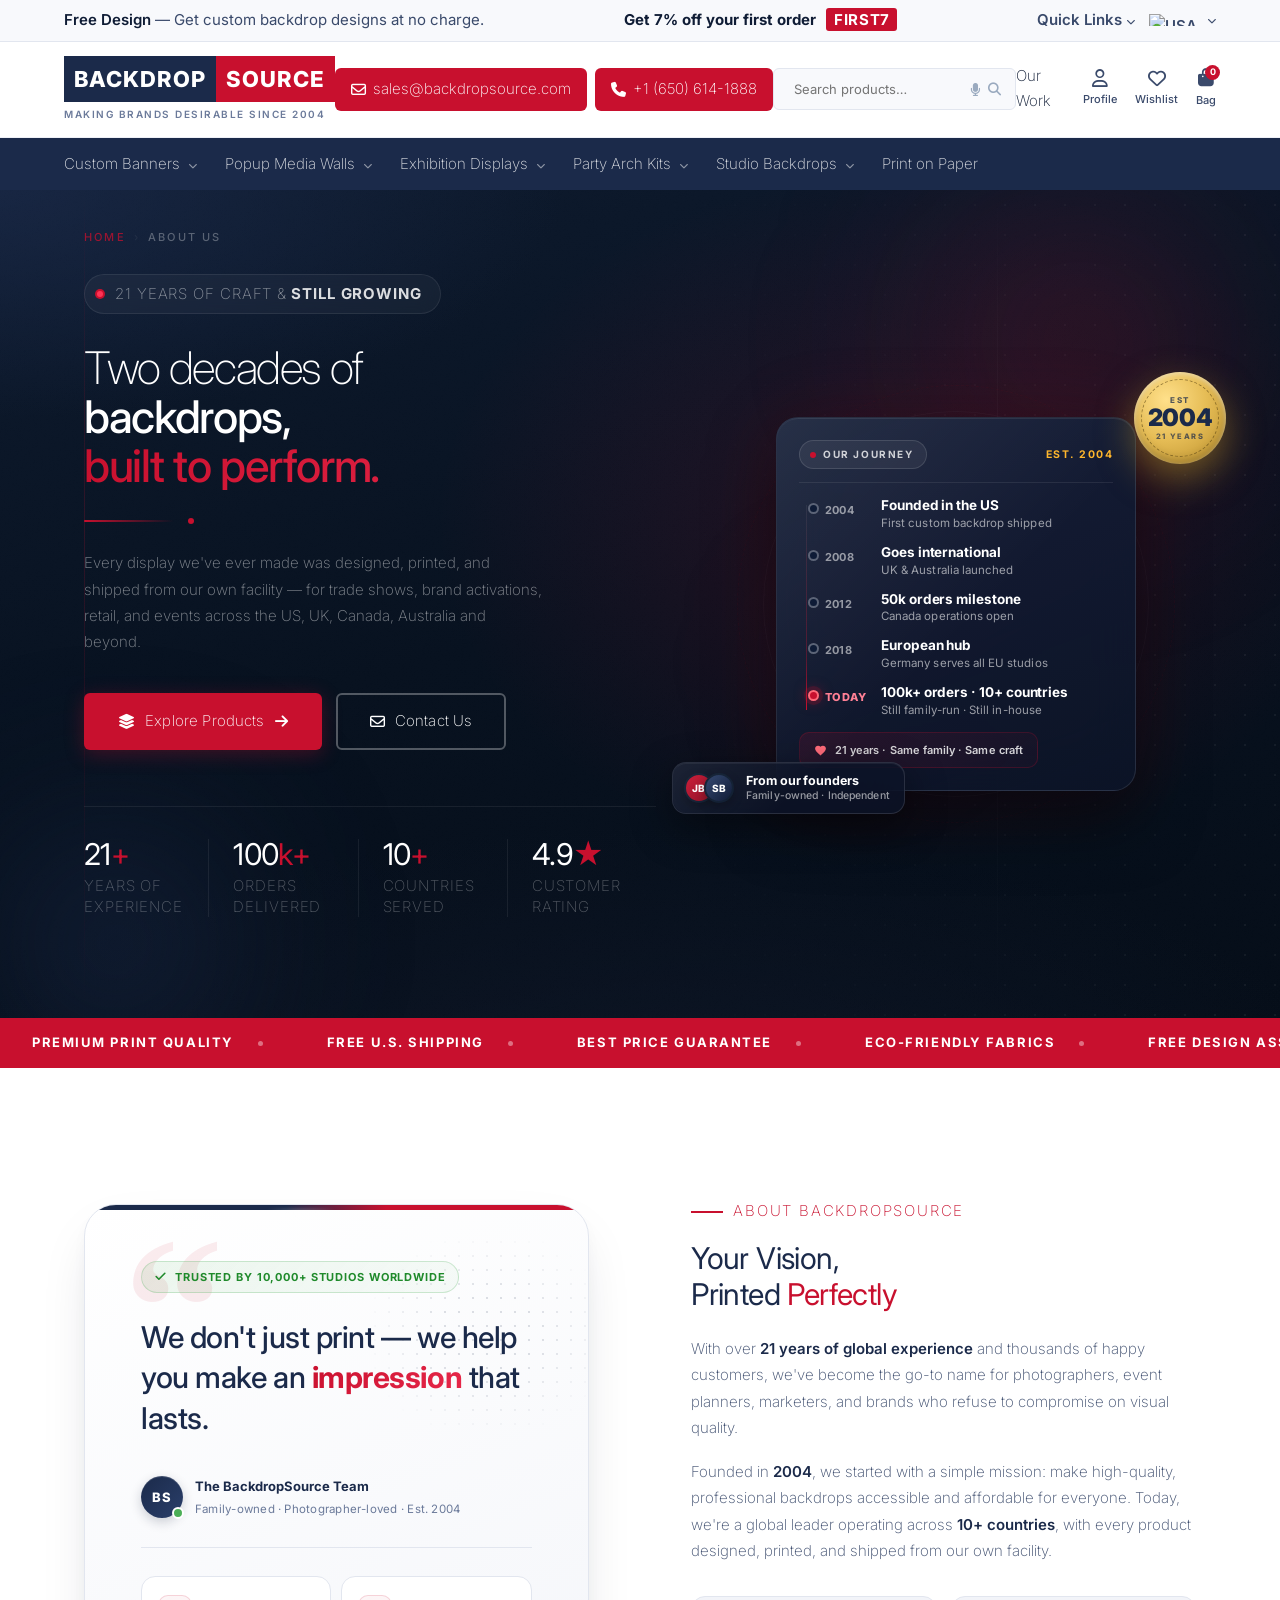
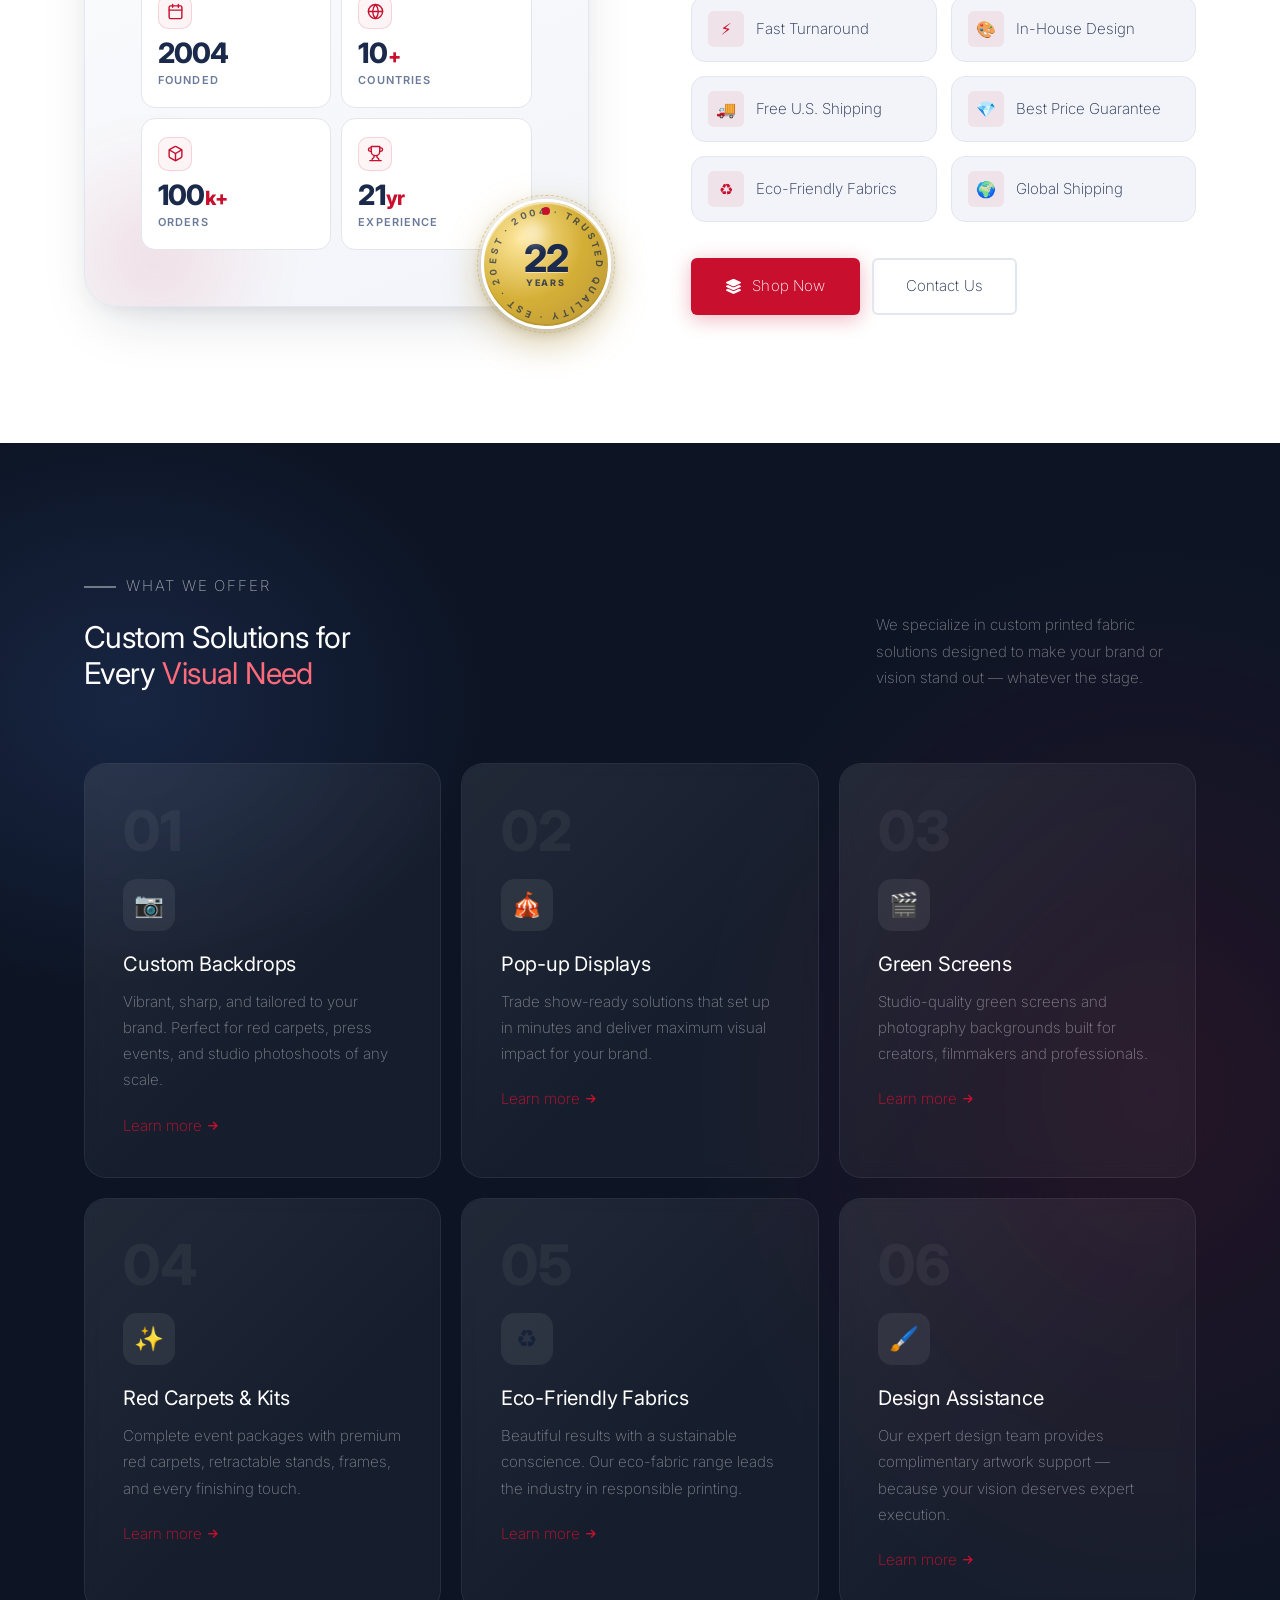
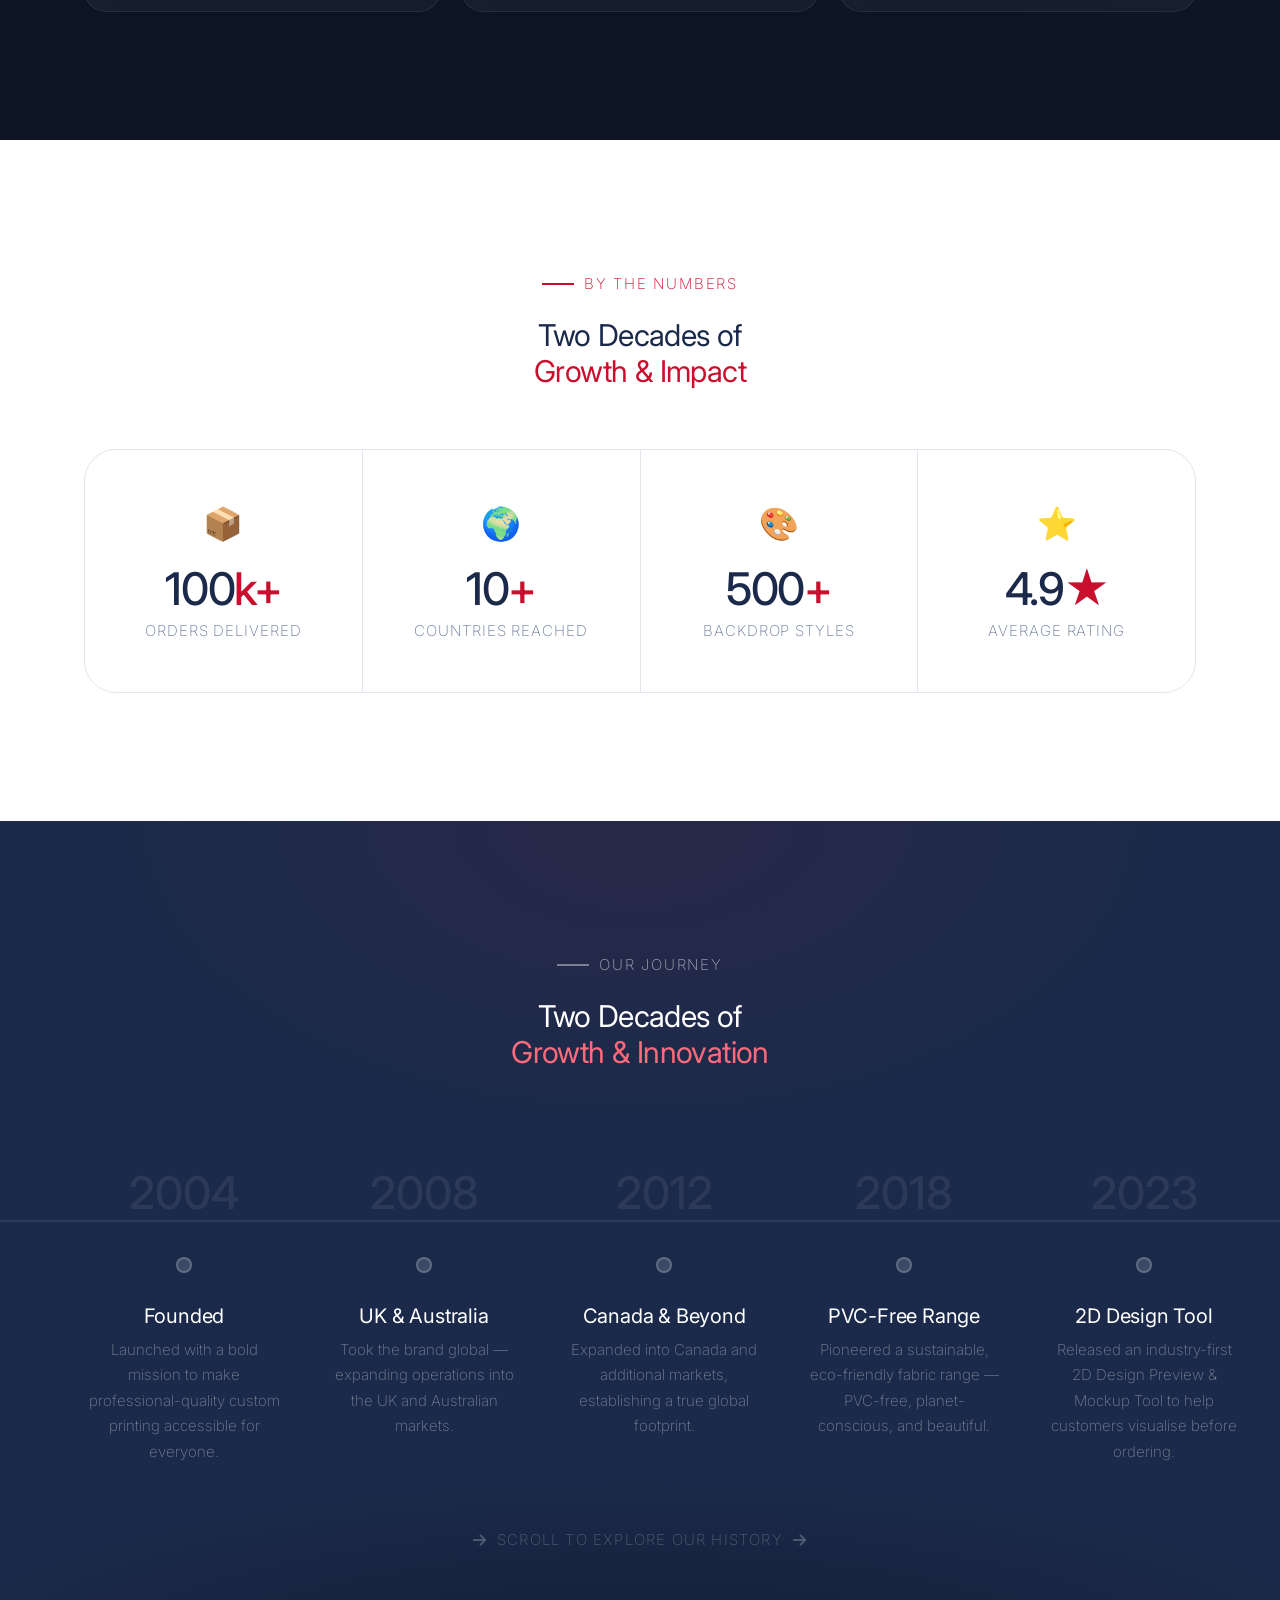
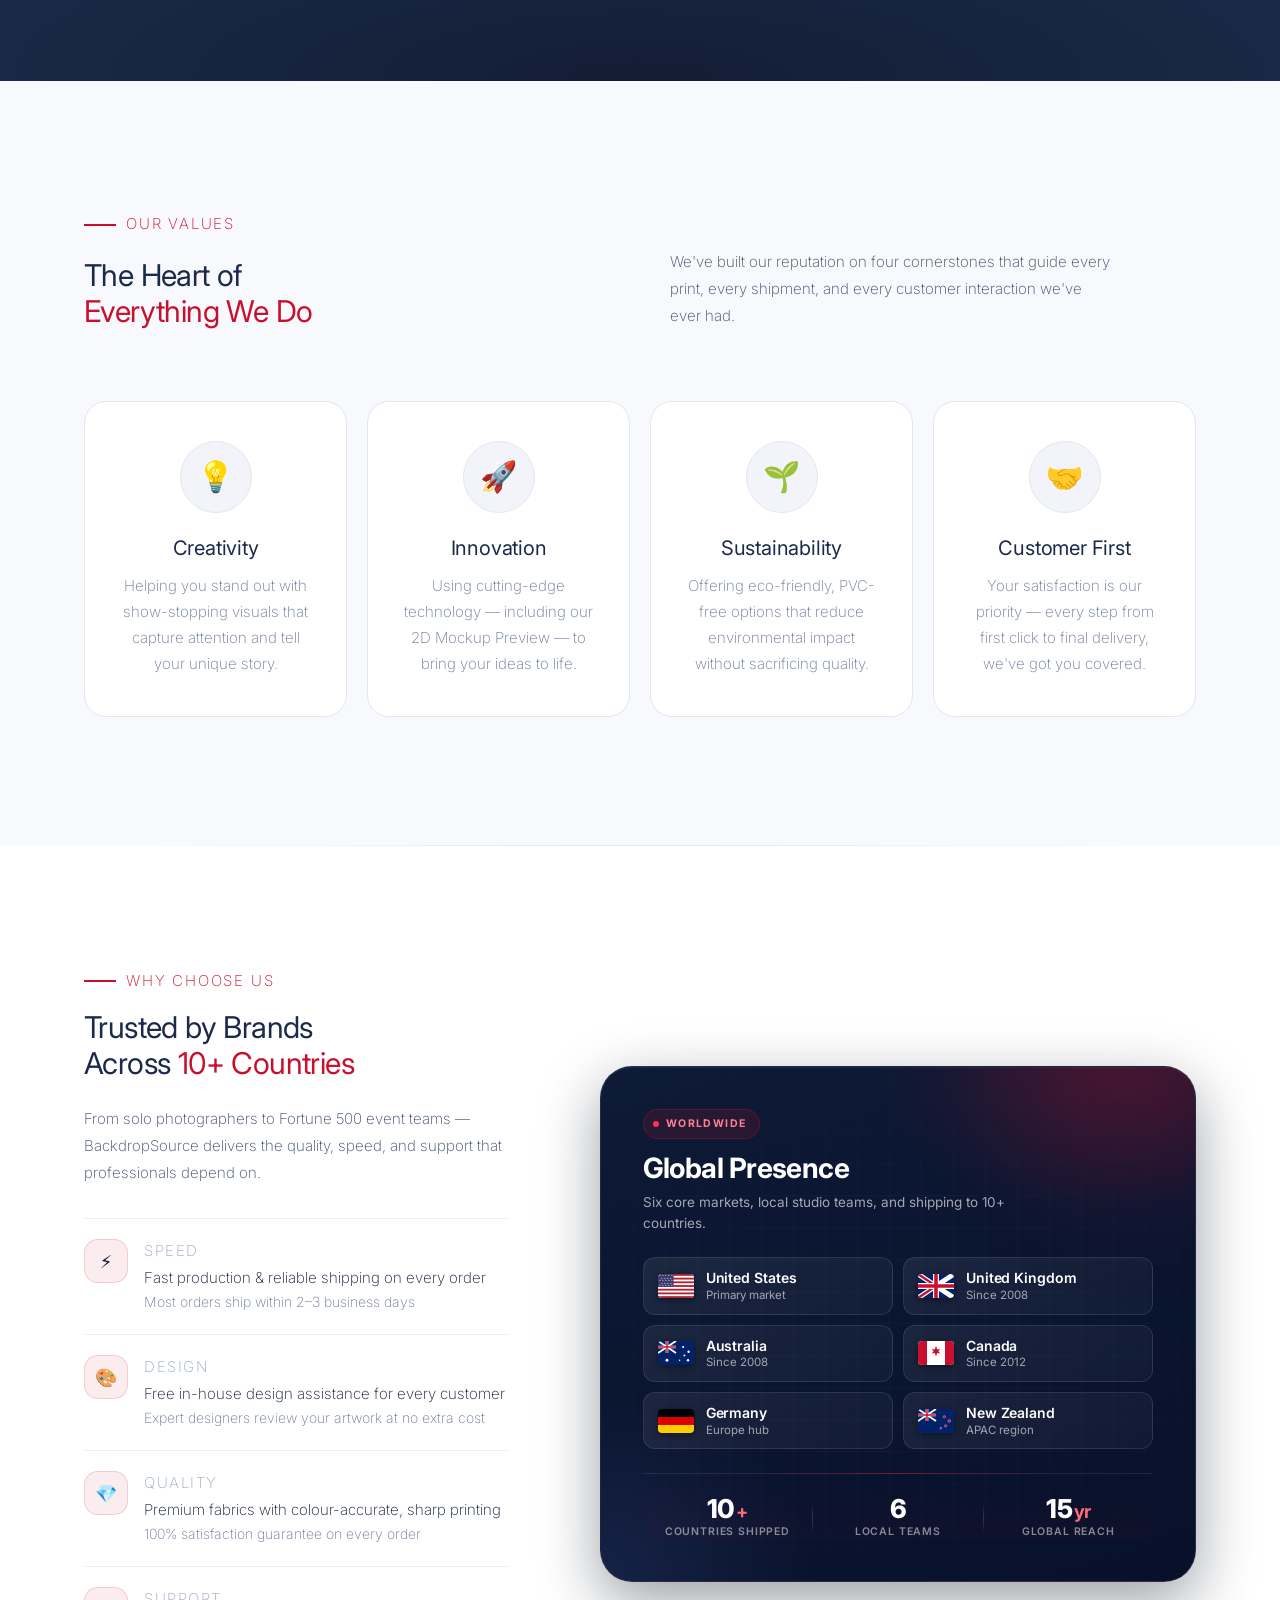
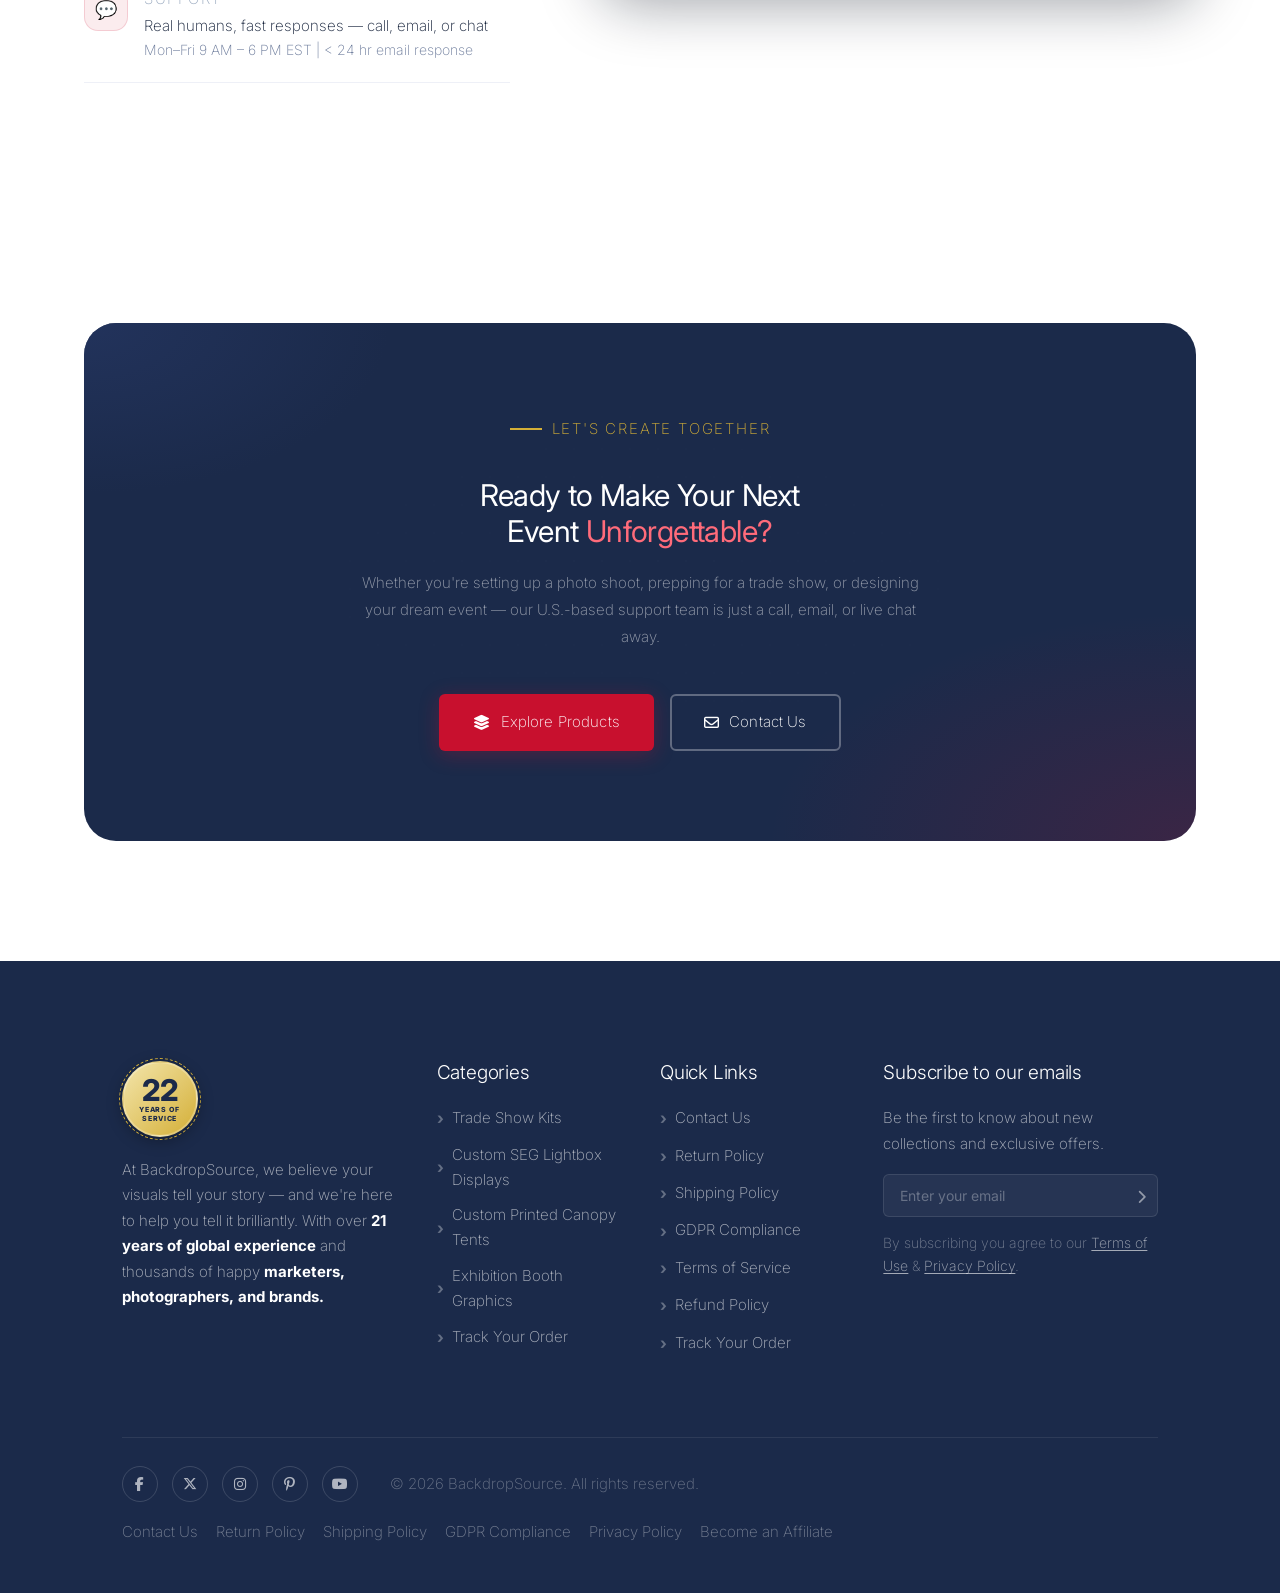
==== aboutnew.html @ 73c22280 "fixed product page and added new contact us and about us page" ====
<!DOCTYPE html>
<html lang="en">
<head>
<meta charset="UTF-8"/>
<meta name="viewport" content="width=device-width, initial-scale=1.0"/>
<title>About Us — BackdropSource</title>
<link rel="preconnect" href="https://fonts.googleapis.com"/>
<link rel="preconnect" href="https://fonts.gstatic.com" crossorigin/>
<link href="https://fonts.googleapis.com/css2?family=Inter:ital,wght@0,200;0,300;0,400;0,500;0,600;0,700;0,800;0,900;1,200;1,300&display=swap" rel="stylesheet"/>
<link rel="stylesheet" href="https://cdnjs.cloudflare.com/ajax/libs/font-awesome/6.4.0/css/all.min.css"/>

<style>
/* ═══════════════════════════════
   BRAND TOKENS
═══════════════════════════════ */
:root {
  --crimson:      #C8102E;
  --crimson-dark: #A50D25;
  --crimson-mid:  #E8284A;
  --crimson-soft: rgba(200,16,46,0.08);
  --crimson-xs:   rgba(200,16,46,0.04);
  --navy:         #1B2A4A;
  --navy-mid:     #243560;
  --navy-deep:    #0D1525;
  --navy-soft:    rgba(27,42,74,0.06);
  --gold:         #D4AF37;
  --gold-lt:      #F3E5AB;
  --white:        #FFFFFF;
  --off-white:    #F8F9FC;
  --surface:      #F2F4F9;
  --border:       #E2E6EF;
  --border-lt:    #EEF0F7;
  --text-1:       #0F1C35;
  --text-2:       #3A4A6B;
  --text-3:       #6B7A9A;
  --text-4:       #9AAABF;
  --font:          'Inter', 'Google Sans', system-ui, sans-serif;
  --font-d:        'Inter', 'Google Sans', system-ui, sans-serif;
  --font-b:        'Inter', 'Google Sans', system-ui, sans-serif;
  --r-sm: 6px; --r-md: 14px; --r-lg: 22px; --r-xl: 32px;
  --sh-sm: 0 2px 12px rgba(27,42,74,0.06);
  --sh-md: 0 8px 32px rgba(27,42,74,0.10);
  --sh-lg: 0 24px 64px rgba(27,42,74,0.14);
  --sh-xl: 0 40px 100px rgba(27,42,74,0.18);
  --tr: 0.28s cubic-bezier(0.4,0,0.2,1);
}

*,*::before,*::after{box-sizing:border-box;margin:0;padding:0}
html{scroll-behavior:smooth;-webkit-text-size-adjust:100%}
body{font-family:var(--font-b);background:var(--white);color:var(--text-1);-webkit-font-smoothing:antialiased;overflow-x:hidden;line-height:1.65;font-size:15px;font-weight:200}

/* ══════════════════════════════════════════
   TYPOGRAPHY SYSTEM — BRAND SPEC
   H1  Desktop 45px/500   Mobile 28px/400
   H2  Desktop 30px/400   Mobile 25px/300
   H3  Desktop 20px/400   Mobile 18px/400
   H4  Desktop 19px/300   Mobile 18px/300
   Body/FAQ/Para 15px/200  Mobile 14px/200
   Button       15px/200  Mobile 13px/200
   Nav/Menu     15px/200  Mobile 13px/200
══════════════════════════════════════════ */

h1,.t-h1{font-family:var(--font-b);font-size:45px;font-weight:500;line-height:1.08;letter-spacing:-0.03em}
h2,.t-h2{font-family:var(--font-b);font-size:30px;font-weight:400;line-height:1.2;letter-spacing:-0.02em}
h3,.t-h3{font-family:var(--font-b);font-size:20px;font-weight:400;line-height:1.3;letter-spacing:-0.01em}
h4,.t-h4{font-family:var(--font-b);font-size:19px;font-weight:300;line-height:1.35}
p,.t-body{font-family:var(--font-b);font-size:15px;font-weight:200;line-height:1.7}

@media(max-width:768px){
  h1,.t-h1{font-size:28px;font-weight:400}
  h2,.t-h2{font-size:25px;font-weight:300}
  h3,.t-h3{font-size:18px;font-weight:400}
  h4,.t-h4{font-size:18px;font-weight:300}
  p,.t-body{font-size:14px;font-weight:200}
}
/* ─────────────────────────────────── */

a{text-decoration:none;color:inherit}
img{max-width:100%;display:block}
button{font-family:inherit;cursor:pointer}

/* ─── SCROLL PROGRESS ─── */
#sp{position:fixed;top:0;left:0;height:3px;background:var(--crimson);z-index:9999;width:0;transition:width .1s;box-shadow:0 0 10px rgba(200,16,46,0.5)}

/* ─── TOP BAR ─── */
.top-bar{background:var(--off-white);padding:8px 5%;display:flex;justify-content:space-between;align-items:center;font-size:15px;font-weight:200;border-bottom:1px solid var(--border);font-family:var(--font-b)}
.tb-left{color:var(--text-2);font-weight:400}
.tb-left strong{color:var(--text-1);font-weight:600}
.tb-center{font-weight:700;color:var(--text-1)}
.tb-code{background:var(--crimson);color:#fff;padding:2px 8px;border-radius:3px;margin-left:6px;font-weight:700;letter-spacing:0.05em}
.tb-right{display:flex;align-items:center;gap:14px;font-weight:600;color:var(--text-2)}

/* ─── MAIN HEADER ─── */
.main-hdr{display:flex;justify-content:space-between;align-items:center;padding:14px 5%;background:var(--white);border-bottom:1px solid var(--border-lt);position:sticky;top:0;z-index:200;backdrop-filter:blur(12px);background:rgba(255,255,255,0.97)}
.logo-area{display:flex;flex-direction:column;text-decoration:none}
.logo-main{display:flex;font-family:var(--font-d);font-size:22px;font-weight:800;letter-spacing:1px}
.logo-bd{background:var(--navy);color:#fff;padding:5px 10px}
.logo-src{background:var(--crimson);color:#fff;padding:5px 10px}
.logo-sub{font-size:10px;text-transform:uppercase;letter-spacing:1.5px;color:var(--text-3);margin-top:4px;font-weight:600;font-family:var(--font-b)}
.hdr-actions{display:flex;gap:8px}
.hdr-btn{background:var(--crimson);color:#fff;padding:9px 16px;border-radius:var(--r-sm);font-size:15px;font-weight:200;display:flex;align-items:center;gap:7px;transition:all var(--tr);white-space:nowrap}
.hdr-btn:hover{background:var(--crimson-dark);transform:translateY(-1px)}
.search-bar{display:flex;align-items:center;background:var(--off-white);border:1.5px solid var(--border);border-radius:var(--r-sm);padding:6px 14px;width:260px;transition:border-color var(--tr)}
.search-bar:focus-within{border-color:var(--navy)}
.search-bar input{border:none;background:transparent;padding:6px;width:100%;outline:none;font-size:13px;font-family:var(--font-b);color:var(--text-1)}
.search-bar i{color:var(--text-4);cursor:pointer;font-size:13px}
.hdr-icons{display:flex;align-items:center;gap:18px}
.our-work{font-weight:200;font-size:15px;color:var(--text-1);transition:color var(--tr)}
.our-work:hover{color:var(--crimson)}
.icon-btn{display:flex;flex-direction:column;align-items:center;gap:2px;font-size:11px;font-weight:500;color:var(--text-2);transition:color var(--tr);position:relative}
.icon-btn:hover{color:var(--navy)}
.icon-btn i{font-size:18px}
.bag-n{position:absolute;top:-4px;right:-6px;background:var(--crimson);color:#fff;font-size:9px;border-radius:50%;width:15px;height:15px;display:flex;align-items:center;justify-content:center;font-weight:700}

/* ─── NAV BAR ─── */
.nav-bar{background:var(--navy);padding:0 5%}
.nav-list{display:flex;list-style:none;gap:28px;overflow-x:auto;scrollbar-width:none}
.nav-list::-webkit-scrollbar{display:none}
.nav-list a{color:rgba(255,255,255,0.85);font-size:15px;font-weight:200;display:inline-block;padding:14px 0;white-space:nowrap;transition:color var(--tr);font-family:var(--font-b)}
.nav-list a:hover{color:#fff}
.nav-list a i{font-size:9px;margin-left:4px;opacity:0.6}

/* ─── ANIMATIONS ─── */
@keyframes fadeUp{from{opacity:0;transform:translateY(30px)}to{opacity:1;transform:translateY(0)}}
@keyframes fadeIn{from{opacity:0}to{opacity:1}}
@keyframes scaleIn{from{opacity:0;transform:scale(0.96)}to{opacity:1;transform:scale(1)}}
@keyframes revealW{from{width:0}to{width:var(--target-w,100%)}}
@keyframes revealH{from{height:0}to{height:var(--target-h,100%)}}
@keyframes marquee{0%{transform:translateX(0)}100%{transform:translateX(-50%)}}
@keyframes floatUp{0%,100%{transform:translateY(0)}50%{transform:translateY(-8px)}}
@keyframes rotateSlow{from{transform:rotate(0deg)}to{transform:rotate(360deg)}}
@keyframes pulseDot{0%,100%{box-shadow:0 0 0 0 rgba(200,16,46,0.5)}70%{box-shadow:0 0 0 10px rgba(200,16,46,0)}}
@keyframes countUp{from{opacity:0;transform:translateY(10px)}to{opacity:1;transform:translateY(0)}}
@keyframes shimmer{0%{background-position:0% 50%}50%{background-position:100% 50%}100%{background-position:0% 50%}}
@keyframes slideRight{from{transform:translateX(-20px);opacity:0}to{transform:translateX(0);opacity:1}}

.reveal{opacity:0;transform:translateY(32px);transition:opacity 0.75s cubic-bezier(0.16,1,0.3,1),transform 0.75s cubic-bezier(0.16,1,0.3,1)}
.reveal.on{opacity:1;transform:translateY(0)}
.reveal-left{opacity:0;transform:translateX(-32px);transition:opacity 0.75s cubic-bezier(0.16,1,0.3,1),transform 0.75s cubic-bezier(0.16,1,0.3,1)}
.reveal-left.on{opacity:1;transform:translateX(0)}
.reveal-right{opacity:0;transform:translateX(32px);transition:opacity 0.75s cubic-bezier(0.16,1,0.3,1),transform 0.75s cubic-bezier(0.16,1,0.3,1)}
.reveal-right.on{opacity:1;transform:translateX(0)}
.reveal-scale{opacity:0;transform:scale(0.94);transition:opacity 0.75s cubic-bezier(0.16,1,0.3,1),transform 0.75s cubic-bezier(0.16,1,0.3,1)}
.reveal-scale.on{opacity:1;transform:scale(1)}

/* ─── GLOBAL UTILS ─── */
.container{max-width:1240px;margin:0 auto;padding:0 clamp(20px,5%,80px)}
.section-tag{display:inline-flex;align-items:center;gap:10px;font-family:var(--font-b);font-size:15px;font-weight:200;letter-spacing:0.12em;text-transform:uppercase;color:var(--crimson);margin-bottom:20px}
.section-tag::before{content:'';width:32px;height:2px;background:var(--crimson)}
.section-tag-lt{color:rgba(255,255,255,0.6)}
.section-tag-lt::before{background:rgba(255,255,255,0.4)}
.section-tag-gold{color:var(--gold)}
.section-tag-gold::before{background:var(--gold)}
.sh2{font-family:var(--font-b);font-size:30px;font-weight:400;line-height:1.2;color:var(--navy);letter-spacing:-0.02em}
.sh2 em{font-style:normal;color:var(--crimson)}
.sh2-lt{color:#fff}
.sh2-lt em{color:#ff6b7a}
.btn{display:inline-flex;align-items:center;justify-content:center;gap:10px;padding:14px 32px;border-radius:var(--r-sm);font-family:var(--font-b);font-size:15px;font-weight:200;transition:all var(--tr);border:2px solid transparent;cursor:pointer;letter-spacing:0.01em}
.btn-primary{background:var(--crimson);color:#fff;box-shadow:0 4px 20px rgba(200,16,46,0.3)}
.btn-primary:hover{background:var(--crimson-dark);transform:translateY(-2px);box-shadow:0 8px 28px rgba(200,16,46,0.4)}
.btn-navy{background:var(--navy);color:#fff}
.btn-navy:hover{background:var(--navy-mid);transform:translateY(-2px);box-shadow:0 8px 24px rgba(27,42,74,0.3)}
.btn-outline{background:transparent;color:var(--navy);border-color:var(--border)}
.btn-outline:hover{border-color:var(--navy);background:var(--navy-soft)}
.btn-outline-lt{background:transparent;color:#fff;border-color:rgba(255,255,255,0.3)}
.btn-outline-lt:hover{border-color:#fff;background:rgba(255,255,255,0.1)}
.btn-ghost-crimson{background:transparent;color:var(--crimson);border-color:var(--crimson)}
.btn-ghost-crimson:hover{background:var(--crimson);color:#fff}

/* ══════════════════════════════════════
   HERO SECTION — CINEMATIC DARK
══════════════════════════════════════ */
.s-hero{
  position:relative;overflow:hidden;
  background:#07111F;
  min-height:92vh;
  display:flex;align-items:center;
}

/* Layered deep background */
.s-hero::before{
  content:'';position:absolute;inset:0;z-index:0;
  background:
    radial-gradient(ellipse 60% 70% at 70% 40%, rgba(200,16,46,0.15) 0%, transparent 60%),
    radial-gradient(ellipse 80% 50% at 0% 0%, rgba(27,42,74,0.7) 0%, transparent 55%),
    radial-gradient(ellipse 100% 60% at 50% 110%, rgba(13,21,37,0.9) 0%, transparent 55%),
    linear-gradient(165deg,#0D1A2E 0%,#07111F 50%,#050D18 100%);
}
/* Film grain */
.s-hero::after{
  content:'';position:absolute;inset:0;z-index:1;
  background-image:url("data:image/svg+xml,%3Csvg xmlns='http://www.w3.org/2000/svg' width='300' height='300'%3E%3Cfilter id='g'%3E%3CfeTurbulence type='fractalNoise' baseFrequency='0.75' numOctaves='4' stitchTiles='stitch'/%3E%3CfeColorMatrix type='saturate' values='0'/%3E%3C/filter%3E%3Crect width='300' height='300' filter='url(%23g)' opacity='0.035'/%3E%3C/svg%3E");
  background-size:300px;mix-blend-mode:overlay;pointer-events:none;
}

/* Dot grid — far right, fading */
.hero-dotgrid{
  position:absolute;inset:0;z-index:2;pointer-events:none;
  background-image:radial-gradient(circle,rgba(255,255,255,0.14) 1px,transparent 1px);
  background-size:30px 30px;
  -webkit-mask-image:linear-gradient(270deg,rgba(0,0,0,0.4) 0%,rgba(0,0,0,0.1) 35%,transparent 65%);
  mask-image:linear-gradient(270deg,rgba(0,0,0,0.4) 0%,rgba(0,0,0,0.1) 35%,transparent 65%);
}

/* Crimson ambient orbs */
.hero-orb{position:absolute;border-radius:50%;pointer-events:none;z-index:2;filter:blur(80px)}
.orb1{width:500px;height:500px;top:-100px;right:-50px;background:radial-gradient(circle,rgba(200,16,46,0.2) 0%,transparent 65%);animation:floatUp 14s ease-in-out infinite}
.orb2{width:350px;height:350px;bottom:-100px;left:-60px;background:radial-gradient(circle,rgba(27,42,74,0.8) 0%,transparent 65%);animation:floatUp 10s ease-in-out infinite 2s}
.orb3{width:200px;height:200px;top:45%;right:25%;background:radial-gradient(circle,rgba(200,16,46,0.1) 0%,transparent 70%);animation:floatUp 8s ease-in-out infinite 1s}

/* Thin vertical accent lines */
.hero-vline{position:absolute;z-index:2;pointer-events:none}
.vl1{top:0;left:calc(5% + 20px);width:1px;height:100%;background:linear-gradient(180deg,transparent,rgba(200,16,46,0.2) 40%,rgba(200,16,46,0.08) 70%,transparent)}
.vl2{top:0;right:22%;width:1px;height:100%;background:linear-gradient(180deg,transparent,rgba(255,255,255,0.04) 40%,transparent)}

.hero-inner{
  position:relative;z-index:10;
  width:100%;
  display:grid;grid-template-columns:1fr 480px;gap:60px;align-items:center;
}

/* ─ Left column ─ */
.hero-text{}

.hero-bc{display:flex;align-items:center;gap:8px;font-size:11px;font-weight:500;letter-spacing:0.2em;text-transform:uppercase;color:rgba(255,255,255,0.3);margin-bottom:28px;animation:fadeUp 0.6s 0.1s ease both}
.hero-bc a{color:rgba(200,16,46,0.75);transition:color var(--tr)}
.hero-bc a:hover{color:#fff}
.hero-bc-sep{opacity:0.2}

.hero-live{display:inline-flex;align-items:center;gap:10px;background:rgba(255,255,255,0.04);border:1px solid rgba(255,255,255,0.08);border-radius:100px;padding:7px 18px 7px 10px;margin-bottom:30px;backdrop-filter:blur(10px);animation:fadeUp 0.6s 0.15s ease both}
.live-ring{position:relative;width:10px;height:10px;flex-shrink:0}
.live-ring::before{content:'';position:absolute;inset:0;border-radius:50%;background:var(--crimson);animation:pulseDot 2.5s ease infinite}
.live-ring::after{content:'';position:absolute;inset:2px;border-radius:50%;background:#FF3355}
.live-txt{font-size:15px;font-weight:200;letter-spacing:0.06em;text-transform:uppercase;color:rgba(255,255,255,0.5)}
.live-txt strong{color:rgba(255,255,255,0.85);margin-left:4px}

.hero-h1{
  font-family:var(--font-b);
  font-size:45px;
  font-weight:500;
  line-height:1.08;
  letter-spacing:-0.03em;
  color:#fff;
  margin-bottom:28px;
  animation:fadeUp 0.7s 0.25s ease both;
}
.hero-h1 .line-thin{font-weight:200;display:block}
.hero-h1 .line-bold{font-weight:500;display:block}
.hero-h1 .line-accent{
  display:block;
  background:linear-gradient(120deg,#C8102E 0%,#E8284A 30%,#FF7080 60%,#E8284A 80%,#C8102E 100%);
  background-size:300% 300%;
  -webkit-background-clip:text;-webkit-text-fill-color:transparent;background-clip:text;
  animation:shimmer 6s ease infinite 1s;
}

.hero-rule{display:flex;align-items:center;gap:14px;margin:0 0 26px;animation:fadeUp 0.6s 0.4s ease both}
.hero-rule-line{height:2px;background:linear-gradient(90deg,var(--crimson),transparent);border-radius:2px;animation:revealW 0.8s 0.7s ease both;width:0;--target-w:90px}
.hero-rule-dot{width:6px;height:6px;border-radius:50%;background:var(--crimson);flex-shrink:0;opacity:0;animation:fadeIn 0.4s 1.1s ease both}

.hero-sub{font-size:15px;font-weight:200;color:rgba(255,255,255,0.5);max-width:460px;line-height:1.75;animation:fadeUp 0.7s 0.45s ease both;margin-bottom:38px}

.hero-ctas{display:flex;align-items:center;gap:14px;flex-wrap:wrap;animation:fadeUp 0.7s 0.55s ease both;margin-bottom:56px}

.hero-stats-row{
  display:flex;align-items:stretch;gap:0;
  border-top:1px solid rgba(255,255,255,0.07);
  padding-top:32px;
  padding-bottom:64px;
  animation:fadeUp 0.7s 0.65s ease both;
}
.hstat{flex:1;padding:0 24px;border-right:1px solid rgba(255,255,255,0.07);position:relative}
.hstat:first-child{padding-left:0}
.hstat:last-child{border-right:none}
.hstat::before{content:'';position:absolute;top:-1px;left:0;height:2px;width:0;background:var(--crimson);transition:width 0.5s ease}
.hstat:hover::before{width:100%}
.hstat-val{font-family:var(--font-b);font-size:30px;font-weight:400;color:#fff;letter-spacing:-0.02em;line-height:1;margin-bottom:6px}
.hstat-val em{color:var(--crimson);font-style:normal}
.hstat-lbl{font-size:15px;font-weight:200;letter-spacing:0.06em;text-transform:uppercase;color:rgba(255,255,255,0.3);line-height:1.4}

/* ─ Right column: Visual ─ */
.hero-visual{position:relative;height:480px;display:flex;align-items:center;justify-content:center;animation:fadeIn 0.8s 0.3s ease both}

/* Ambient ring (background) */
.h-ring{position:absolute;top:50%;left:50%;transform:translate(-50%,-50%);width:340px;height:340px;border-radius:50%;border:1px solid rgba(200,16,46,0.1);pointer-events:none}
.h-ring::before{content:'';position:absolute;inset:-24px;border-radius:50%;border:1px solid rgba(255,255,255,0.03)}
.h-ring::after{content:'';position:absolute;inset:-50px;border-radius:50%;border:1px dashed rgba(200,16,46,0.06);animation:rotateSlow 30s linear infinite}

/* ── Our Journey timeline (centerpiece) ── */
.h-journey{
  position:relative;
  width:360px;max-width:100%;
  background:linear-gradient(160deg,rgba(20,32,58,0.92),rgba(12,20,40,0.86));
  backdrop-filter:blur(24px);-webkit-backdrop-filter:blur(24px);
  border:1px solid rgba(255,255,255,0.1);
  border-radius:22px;
  padding:22px;
  z-index:5;
  box-shadow:0 28px 64px rgba(0,0,0,0.5),0 0 80px rgba(200,16,46,0.12),inset 0 1px 0 rgba(255,255,255,0.08);
  display:flex;flex-direction:column;gap:14px;
  animation:fadeIn 0.8s 0.45s ease both;
}
.h-journey-shine{
  position:absolute;inset:0;border-radius:inherit;
  background:linear-gradient(135deg,rgba(255,255,255,0.08) 0%,transparent 55%);
  pointer-events:none;
}

.h-journey-head{
  display:flex;align-items:center;justify-content:space-between;
  padding-bottom:13px;
  border-bottom:1px solid rgba(255,255,255,0.08);
  position:relative;z-index:1;
}
.h-journey-pill{
  display:inline-flex;align-items:center;gap:7px;
  font-family:var(--font-b);
  font-size:10px;font-weight:700;letter-spacing:0.16em;text-transform:uppercase;
  color:rgba(255,255,255,0.78);
  background:rgba(255,255,255,0.06);
  border:1px solid rgba(255,255,255,0.12);
  padding:5px 12px 5px 10px;border-radius:100px;
}
.h-journey-pill-dot{
  width:6px;height:6px;border-radius:50%;background:#C8102E;
  box-shadow:0 0 0 0 rgba(200,16,46,0.6);
  animation:pulseDot 2s ease infinite;
}
.h-journey-since{
  font-family:var(--font-b);
  font-size:10.5px;font-weight:700;letter-spacing:0.14em;
  text-transform:uppercase;
  color:#FFB72D;
}

.h-journey-line{
  position:relative;z-index:1;
  display:flex;flex-direction:column;gap:13px;
  padding-left:8px;
}
.h-journey-rail{
  position:absolute;
  left:7px;top:8px;bottom:8px;
  width:1px;
  background:linear-gradient(180deg,rgba(255,255,255,0.06) 0%,rgba(200,16,46,0.35) 75%,#C8102E 100%);
}
.h-journey-item{
  position:relative;
  display:flex;align-items:flex-start;gap:14px;
  padding-left:18px;
}
.h-journey-item::before{
  content:'';position:absolute;
  left:1px;top:6px;
  width:11px;height:11px;border-radius:50%;
  background:#0E1B36;
  border:2px solid rgba(255,255,255,0.32);
  transition:all 0.25s ease;
}
.h-journey-item--now::before{
  background:#C8102E;
  border-color:#FF6B7A;
  box-shadow:0 0 0 4px rgba(200,16,46,0.18),0 0 14px rgba(200,16,46,0.6);
}
.h-journey-year{
  width:42px;flex-shrink:0;
}
.h-journey-year span{
  font-family:var(--font-b);
  font-size:11px;font-weight:700;letter-spacing:0.02em;
  color:rgba(255,255,255,0.55);
  line-height:1.4;
}
.h-journey-item--now .h-journey-year span{
  color:#FF8095;font-weight:800;letter-spacing:0.04em;
  text-transform:uppercase;
}
.h-journey-info{flex:1;min-width:0}
.h-journey-title{
  font-family:var(--font-b);
  font-size:13.5px;font-weight:700;
  color:#fff;letter-spacing:-0.005em;line-height:1.25;
  margin-bottom:2px;
}
.h-journey-sub{
  font-family:var(--font-b);
  font-size:11.5px;font-weight:400;
  color:rgba(255,255,255,0.58);
  letter-spacing:0.005em;line-height:1.3;
}

.h-journey-foot{
  display:inline-flex;align-items:center;gap:8px;align-self:flex-start;
  padding:8px 14px;
  background:linear-gradient(135deg,rgba(200,16,46,0.14),rgba(200,16,46,0.04));
  border:1px solid rgba(200,16,46,0.22);
  border-radius:10px;
  font-family:var(--font-b);
  font-size:11px;font-weight:600;letter-spacing:0.005em;
  color:rgba(255,255,255,0.82);
  position:relative;z-index:1;
}
.h-journey-foot svg{color:#FF6B7A;flex-shrink:0;animation:floatUp 2s ease-in-out infinite}

/* ── Heritage seal (top-right floater) ── */
.h-seal{
  position:absolute;
  top:8px;right:-30px;
  width:92px;height:92px;
  z-index:12;
  display:flex;align-items:center;justify-content:center;
  animation:floatUp 6s ease-in-out infinite;
}
.h-seal::before{
  content:'';position:absolute;inset:0;border-radius:50%;
  background:radial-gradient(circle at 35% 30%,#FFE08A 0%,#E6BD56 45%,#B68A28 100%);
  box-shadow:
    0 14px 36px rgba(180,140,40,0.55),
    inset 0 2px 5px rgba(255,255,255,0.5),
    inset 0 -4px 10px rgba(0,0,0,0.22);
}
.h-seal::after{
  content:'';position:absolute;inset:7px;border-radius:50%;
  border:1.5px dashed rgba(80,60,15,0.55);
  animation:rotateSlow 14s linear infinite;
}
.h-seal-inner{
  position:relative;z-index:2;
  display:flex;flex-direction:column;align-items:center;
  color:#1B2A4A;text-align:center;
}
.h-seal-top{
  font-family:var(--font-b);font-size:8px;font-weight:800;
  letter-spacing:0.24em;line-height:1;
  margin-bottom:2px;
  color:rgba(27,42,74,0.75);
}
.h-seal-year{
  font-family:var(--font-d);font-size:24px;font-weight:900;
  letter-spacing:-0.02em;line-height:1;
  color:#1B2A4A;
}
.h-seal-bot{
  font-family:var(--font-b);font-size:7.5px;font-weight:800;
  letter-spacing:0.18em;line-height:1;
  margin-top:3px;
  color:rgba(27,42,74,0.7);
}

/* ── Founders chip (bottom-left floater) ── */
.h-founders{
  position:absolute;
  bottom:30px;left:-44px;
  display:flex;align-items:center;gap:12px;
  background:rgba(12,20,40,0.78);
  backdrop-filter:blur(22px);-webkit-backdrop-filter:blur(22px);
  border:1px solid rgba(255,255,255,0.12);
  border-radius:14px;
  padding:10px 14px 10px 11px;
  z-index:12;
  box-shadow:0 14px 42px rgba(0,0,0,0.45),inset 0 1px 0 rgba(255,255,255,0.06);
  animation:floatUp 6.5s ease-in-out 1s infinite;
}
.h-founders::before{
  content:'';position:absolute;inset:0;border-radius:inherit;
  background:linear-gradient(135deg,rgba(255,255,255,0.07) 0%,transparent 55%);
  pointer-events:none;
}
.h-founders-avatars{display:flex;align-items:center;flex-shrink:0}
.h-founder-av{
  width:30px;height:30px;border-radius:50%;
  display:inline-flex;align-items:center;justify-content:center;
  font-family:var(--font-b);font-size:10px;font-weight:800;
  letter-spacing:0.02em;color:#fff;
  border:2px solid #0C1A2E;
  margin-left:-10px;
  box-shadow:0 4px 10px rgba(0,0,0,0.3);
}
.h-founder-av:first-child{margin-left:0}
.h-founder-1{background:linear-gradient(135deg,#C8102E,#8A0B20)}
.h-founder-2{background:linear-gradient(135deg,#2A3F6A,#0A1530)}
.h-founders-info{display:flex;flex-direction:column;gap:2px}
.h-founders-name{
  font-family:var(--font-b);
  font-size:12.5px;font-weight:700;
  color:#fff;letter-spacing:-0.005em;line-height:1.2;
  white-space:nowrap;
}
.h-founders-sub{
  font-size:10.5px;font-weight:500;letter-spacing:0.01em;
  color:rgba(255,255,255,0.58);line-height:1.2;
  white-space:nowrap;
}

/* ─── TRUST MARQUEE ─── */
.s-marquee{background:var(--crimson);padding:14px 0;overflow:hidden}
.marquee-wrap{display:flex;gap:0}
.marquee-track{display:flex;gap:0;white-space:nowrap;animation:marquee 28s linear infinite}
.m-item{display:inline-flex;align-items:center;gap:24px;font-family:var(--font-b);font-size:13px;font-weight:700;letter-spacing:0.12em;text-transform:uppercase;color:#fff;padding:0 32px}
.m-dot{width:5px;height:5px;border-radius:50%;background:rgba(255,255,255,0.4);flex-shrink:0}

/* ══════════════════════════════════════
   INTRO / STORY SECTION
══════════════════════════════════════ */
.s-intro{padding:clamp(80px,10vw,130px) 0}
.intro-grid{display:grid;grid-template-columns:1fr 1fr;gap:clamp(60px,8vw,120px);align-items:center}

.intro-visual-col{position:relative}
.intro-frame{
  position:relative;
  background:linear-gradient(160deg,#FFFFFF 0%,var(--surface) 100%);
  border-radius:var(--r-xl);
  padding:clamp(40px,5vw,56px);
  border:1px solid var(--border);
  overflow:hidden;
  box-shadow:0 24px 60px -20px rgba(15,25,50,0.18),0 8px 20px -8px rgba(15,25,50,0.08);
}
.intro-frame::before{
  content:'';position:absolute;top:0;left:0;right:0;height:5px;
  background:linear-gradient(90deg,var(--navy) 0%,var(--navy) 40%,var(--crimson) 60%,var(--crimson) 100%);
  z-index:3;
}
.intro-frame::after{
  content:'';position:absolute;top:5px;left:35%;width:80px;height:2px;
  background:radial-gradient(ellipse,#fff 0%,transparent 70%);
  z-index:4;
  filter:blur(2px);
  animation:introShine 4s ease-in-out infinite;
}
@keyframes introShine{0%,100%{left:30%;opacity:0.4}50%{left:60%;opacity:1}}

.intro-frame-dots{
  position:absolute;top:30px;right:-20px;
  width:240px;height:200px;
  background-image:radial-gradient(circle,rgba(27,42,74,0.14) 1.2px,transparent 1.4px);
  background-size:14px 14px;
  -webkit-mask-image:radial-gradient(ellipse at center,#000 30%,transparent 75%);
  mask-image:radial-gradient(ellipse at center,#000 30%,transparent 75%);
  pointer-events:none;z-index:0;
}
.intro-frame-glow{
  position:absolute;bottom:-80px;left:-60px;
  width:260px;height:260px;border-radius:50%;
  background:radial-gradient(circle,rgba(200,16,46,0.1) 0%,transparent 70%);
  pointer-events:none;z-index:0;
  filter:blur(20px);
}

/* Trust badge above quote */
.intro-quote-badge{
  position:relative;z-index:2;
  display:inline-flex;align-items:center;gap:8px;
  background:linear-gradient(135deg,rgba(76,175,87,0.1),rgba(76,175,87,0.04));
  border:1px solid rgba(76,175,87,0.25);
  color:#1F8A2B;
  font-family:var(--font-b);font-size:11px;font-weight:700;
  letter-spacing:0.08em;text-transform:uppercase;
  padding:6px 12px;border-radius:100px;
  margin-bottom:24px;
}
.intro-quote-badge svg{flex-shrink:0}

/* Decorative giant quote mark */
.intro-quote-mark{
  position:absolute;
  top:32px;left:clamp(20px,3vw,40px);
  font-family:Georgia,'Times New Roman',serif;
  font-size:clamp(140px,16vw,200px);
  font-weight:700;line-height:0.7;
  color:var(--crimson);opacity:0.08;
  pointer-events:none;
  z-index:1;
  user-select:none;
}

.intro-quote{
  position:relative;z-index:2;
  font-family:var(--font-b);
  font-size:clamp(22px,2.4vw,30px);
  font-weight:500;line-height:1.35;
  color:var(--navy);
  letter-spacing:-0.015em;
  margin-bottom:24px;
}
.intro-quote em{
  font-style:normal;
  background:linear-gradient(135deg,#C8102E 0%,#E8284A 50%,#FF6B7A 100%);
  background-size:200% 200%;
  -webkit-background-clip:text;-webkit-text-fill-color:transparent;
  background-clip:text;
  font-weight:700;
  animation:quoteShimmer 4s ease infinite;
}
@keyframes quoteShimmer{0%,100%{background-position:0% 50%}50%{background-position:100% 50%}}

/* Attribution row */
.intro-quote-attr{
  position:relative;z-index:2;
  display:flex;align-items:center;gap:12px;
  padding:14px 0 28px;
  border-bottom:1px solid var(--border);
  margin-bottom:28px;
}
.attr-avatar{
  width:42px;height:42px;border-radius:50%;
  background:linear-gradient(135deg,var(--navy),#2A3F6A);
  display:flex;align-items:center;justify-content:center;
  color:#fff;font-family:var(--font-b);font-size:13px;font-weight:800;
  letter-spacing:0.05em;flex-shrink:0;
  box-shadow:0 4px 12px rgba(15,25,50,0.2),inset 0 1px 0 rgba(255,255,255,0.15);
  position:relative;
}
.attr-avatar::after{
  content:'';position:absolute;bottom:-1px;right:-1px;
  width:12px;height:12px;border-radius:50%;
  background:#4CAF57;border:2px solid #fff;
}
.attr-info{display:flex;flex-direction:column;gap:2px;min-width:0}
.attr-name{font-family:var(--font-b);font-size:13px;font-weight:700;color:var(--navy);letter-spacing:-0.005em}
.attr-role{font-family:var(--font-b);font-size:11.5px;font-weight:400;color:var(--text-3);letter-spacing:0.02em}

/* Mini stats inside frame — premium card grid */
.intro-minis{
  position:relative;z-index:2;
  display:grid;grid-template-columns:1fr 1fr;gap:10px;
}
.mini-stat{
  position:relative;
  background:#fff;border:1px solid var(--border);
  border-radius:14px;padding:18px 16px;text-align:left;
  overflow:hidden;
  transition:transform 0.3s ease,border-color 0.3s ease,box-shadow 0.3s ease;
  cursor:default;
}
.mini-stat::before{
  content:'';position:absolute;top:0;left:0;right:0;height:2px;
  background:linear-gradient(90deg,var(--navy),var(--crimson));
  transform:scaleX(0);transform-origin:left;
  transition:transform 0.35s ease;
}
.mini-stat:hover{
  transform:translateY(-3px);
  border-color:rgba(200,16,46,0.3);
  box-shadow:0 12px 28px -8px rgba(200,16,46,0.18),0 4px 10px -2px rgba(15,25,50,0.08);
}
.mini-stat:hover::before{transform:scaleX(1)}
.mini-stat-ic{
  width:34px;height:34px;border-radius:10px;
  background:linear-gradient(135deg,var(--crimson-xs),rgba(200,16,46,0.05));
  border:1px solid rgba(200,16,46,0.15);
  color:var(--crimson);
  display:flex;align-items:center;justify-content:center;
  margin-bottom:10px;
  transition:all 0.3s ease;
}
.mini-stat:hover .mini-stat-ic{
  background:linear-gradient(135deg,var(--crimson),#8A0B20);
  border-color:var(--crimson);color:#fff;
  transform:rotate(-5deg) scale(1.08);
}
.mini-stat-ic svg{width:17px;height:17px}
.mini-stat-val{
  font-family:var(--font-b);
  font-size:clamp(24px,2.4vw,28px);font-weight:800;
  color:var(--navy);letter-spacing:-0.03em;line-height:1;
  margin-bottom:4px;
}
.mini-stat-val span{color:var(--crimson);font-size:0.7em;margin-left:1px}
.mini-stat-lbl{
  font-family:var(--font-b);
  font-size:11px;font-weight:600;
  letter-spacing:0.1em;text-transform:uppercase;
  color:var(--text-3);
}

/* Floating award badge — bigger and more premium */
.intro-award{
  position:absolute;bottom:-22px;right:-22px;
  width:130px;height:130px;border-radius:50%;
  background:radial-gradient(circle at 30% 30%,#FFE89E 0%,var(--gold) 50%,#B89538 100%);
  display:flex;align-items:center;justify-content:center;
  color:var(--navy);text-align:center;
  box-shadow:
    0 12px 36px rgba(184,149,56,0.45),
    0 4px 12px rgba(15,25,50,0.18),
    inset 0 2px 0 rgba(255,255,255,0.5),
    inset 0 -2px 0 rgba(0,0,0,0.08);
  border:3px solid #fff;
  animation:floatUp 6s ease-in-out infinite;
  z-index:5;
}
.intro-award::before{
  content:'';position:absolute;inset:-7px;border-radius:50%;
  border:1.5px dashed var(--gold);
  animation:rotateSlow 18s linear infinite;
  opacity:0.6;
}
.intro-award::after{
  content:'';position:absolute;top:5px;left:50%;transform:translateX(-50%);
  width:8px;height:8px;border-radius:50%;
  background:var(--crimson);
  box-shadow:0 0 0 0 rgba(200,16,46,0.6);
  animation:awardPulse 2s ease infinite;
}
@keyframes awardPulse{0%{box-shadow:0 0 0 0 rgba(200,16,46,0.6)}70%{box-shadow:0 0 0 10px rgba(200,16,46,0)}100%{box-shadow:0 0 0 0 rgba(200,16,46,0)}}
.award-ring{
  position:absolute;inset:0;width:100%;height:100%;
  color:var(--navy);opacity:0.7;
  animation:rotateSlow 24s linear infinite;
  pointer-events:none;
}
.award-inner{
  display:flex;flex-direction:column;align-items:center;justify-content:center;
  line-height:1;
}
.award-num{
  font-family:var(--font-d);font-size:38px;font-weight:800;
  letter-spacing:-0.03em;line-height:0.9;
  color:var(--navy);
  text-shadow:0 1px 0 rgba(255,255,255,0.5);
}
.award-yrs{
  font-family:var(--font-b);font-size:9px;font-weight:800;
  letter-spacing:0.18em;text-transform:uppercase;
  color:var(--navy);opacity:0.78;
  margin-top:3px;
}
.award-shine{
  position:absolute;top:10%;left:25%;
  width:30%;height:30%;border-radius:50%;
  background:radial-gradient(circle,rgba(255,255,255,0.55),transparent 70%);
  pointer-events:none;
  filter:blur(4px);
}

/* Right: text */
.intro-text{}
.intro-text .section-tag{margin-bottom:16px}
.intro-text .sh2{margin-bottom:24px}
.intro-text p{font-size:15px;font-weight:200;color:var(--text-2);line-height:1.75;margin-bottom:18px}
.intro-text strong{color:var(--navy);font-weight:600}

.intro-features{display:grid;grid-template-columns:1fr 1fr;gap:14px;margin-top:32px;margin-bottom:36px}
.feat-item{display:flex;align-items:center;gap:12px;background:var(--surface);border:1px solid var(--border);border-radius:var(--r-md);padding:14px 16px;transition:all var(--tr)}
.feat-item:hover{border-color:var(--crimson);background:var(--crimson-xs);transform:translateX(4px)}
.feat-ico{width:36px;height:36px;border-radius:var(--r-sm);background:var(--crimson-soft);color:var(--crimson);display:flex;align-items:center;justify-content:center;font-size:16px;flex-shrink:0;transition:all var(--tr)}
.feat-item:hover .feat-ico{background:var(--crimson);color:#fff}
.feat-lbl{font-size:15px;font-weight:200;color:var(--navy)}

/* ══════════════════════════════════════
   WHAT WE OFFER
══════════════════════════════════════ */
.s-offer{background:var(--navy-deep);padding:clamp(80px,10vw,130px) 0;position:relative;overflow:hidden}
.s-offer::before{
  content:'';position:absolute;inset:0;
  background:
    radial-gradient(ellipse 60% 70% at 90% 50%,rgba(200,16,46,0.12) 0%,transparent 60%),
    radial-gradient(ellipse 50% 40% at 10% 20%,rgba(27,42,74,0.8) 0%,transparent 55%);
}
.s-offer::after{
  content:'';position:absolute;inset:0;
  background-image:radial-gradient(circle,rgba(255,255,255,0.1) 1px,transparent 1px);
  background-size:32px 32px;
  -webkit-mask-image:radial-gradient(ellipse 80% 80% at 80% 50%,rgba(0,0,0,0.25) 0%,transparent 70%);
  mask-image:radial-gradient(ellipse 80% 80% at 80% 50%,rgba(0,0,0,0.25) 0%,transparent 70%);
}

.offer-head{display:flex;justify-content:space-between;align-items:flex-end;margin-bottom:clamp(48px,6vw,72px);position:relative;z-index:2}
.offer-head-text .sh2{margin-bottom:0}
.offer-head p{max-width:320px;color:rgba(255,255,255,0.45);font-size:15px;line-height:1.75}

.offer-grid{display:grid;grid-template-columns:repeat(3,1fr);gap:20px;position:relative;z-index:2}
.offer-card{
  background:rgba(255,255,255,0.04);
  border:1px solid rgba(255,255,255,0.08);
  border-radius:var(--r-lg);
  padding:clamp(28px,3vw,40px);
  position:relative;overflow:hidden;
  transition:all var(--tr);
  backdrop-filter:blur(8px);
}
.offer-card::before{content:'';position:absolute;inset:0;border-radius:inherit;background:linear-gradient(135deg,rgba(255,255,255,0.05) 0%,transparent 60%);pointer-events:none}
.offer-card::after{content:'';position:absolute;bottom:0;left:0;right:0;height:3px;background:linear-gradient(90deg,var(--crimson),var(--crimson-mid));transform:scaleX(0);transform-origin:left;transition:transform 0.4s ease}
.offer-card:hover{transform:translateY(-6px);border-color:rgba(200,16,46,0.25);box-shadow:0 20px 60px rgba(0,0,0,0.4),0 0 0 1px rgba(200,16,46,0.1)}
.offer-card:hover::after{transform:scaleX(1)}
.offer-card:hover .offer-ico{background:var(--crimson);transform:scale(1.1) rotate(-5deg)}

.offer-num{font-family:var(--font-d);font-size:56px;font-weight:800;color:rgba(255,255,255,0.05);line-height:1;margin-bottom:20px;transition:color var(--tr)}
.offer-card:hover .offer-num{color:rgba(200,16,46,0.1)}
.offer-ico{width:52px;height:52px;border-radius:var(--r-md);background:rgba(255,255,255,0.07);display:flex;align-items:center;justify-content:center;font-size:24px;margin-bottom:20px;transition:all var(--tr)}
.offer-title{font-family:var(--font-b);font-size:20px;font-weight:400;color:#fff;margin-bottom:12px;letter-spacing:-0.01em}
.offer-desc{font-size:15px;font-weight:200;color:rgba(255,255,255,0.45);line-height:1.75}
.offer-link{display:inline-flex;align-items:center;gap:6px;font-size:15px;font-weight:200;color:var(--crimson);margin-top:20px;transition:gap var(--tr)}
.offer-card:hover .offer-link{gap:10px}

/* ══════════════════════════════════════
   NUMBERS / IMPACT
══════════════════════════════════════ */
.s-impact{padding:clamp(80px,10vw,130px) 0;background:var(--white)}
.impact-grid{display:grid;grid-template-columns:repeat(4,1fr);gap:1px;background:var(--border);border:1px solid var(--border);border-radius:var(--r-xl);overflow:hidden;margin-top:60px}
.impact-card{background:var(--white);padding:clamp(32px,4vw,48px);text-align:center;position:relative;transition:all var(--tr)}
.impact-card::before{content:'';position:absolute;top:0;left:0;right:0;height:3px;background:linear-gradient(90deg,var(--crimson),var(--crimson-mid));transform:scaleX(0);transition:transform 0.4s ease}
.impact-card:hover{background:var(--off-white)}
.impact-card:hover::before{transform:scaleX(1)}
.impact-ico{font-size:32px;margin-bottom:16px;display:block}
.impact-val{font-family:var(--font-b);font-size:45px;font-weight:500;color:var(--navy);letter-spacing:-0.03em;line-height:1;margin-bottom:8px}
.impact-val em{color:var(--crimson);font-style:normal}
.impact-lbl{font-size:15px;font-weight:200;letter-spacing:0.06em;text-transform:uppercase;color:var(--text-3)}

/* ══════════════════════════════════════
   TIMELINE
══════════════════════════════════════ */
.s-timeline{background:var(--navy);padding:clamp(80px,10vw,130px) 0;position:relative;overflow:hidden}
.s-timeline::before{content:'';position:absolute;inset:0;background:radial-gradient(ellipse 70% 60% at 50% 0%,rgba(200,16,46,0.08) 0%,transparent 60%),radial-gradient(ellipse 100% 40% at 50% 100%,rgba(13,21,37,0.6) 0%,transparent 60%)}
.tl-head{text-align:center;margin-bottom:clamp(48px,7vw,80px);position:relative;z-index:2}

/* Horizontal scrolling timeline */
.tl-scroll{position:relative;z-index:2;overflow-x:auto;overflow-y:visible;padding:20px 0 40px;scrollbar-width:none}
.tl-scroll::-webkit-scrollbar{display:none}
.tl-track{display:flex;gap:0;padding:0 5%;min-width:max-content;position:relative}

/* Central line */
.tl-track::before{content:'';position:absolute;top:50px;left:0;right:0;height:2px;background:rgba(255,255,255,0.08)}
.tl-line-fill{position:absolute;top:50px;left:0;height:2px;background:linear-gradient(90deg,var(--crimson),var(--crimson-mid));width:0;transition:width 0.5s ease;z-index:1}

.tl-item{flex-shrink:0;width:240px;padding:0 24px;position:relative;cursor:pointer}
.tl-dot-wrap{position:relative;height:20px;margin:40px 0 28px;display:flex;align-items:center;justify-content:center}
.tl-dot{width:16px;height:16px;border-radius:50%;background:rgba(255,255,255,0.15);border:2px solid rgba(255,255,255,0.2);transition:all 0.3s ease;position:relative;z-index:2}
.tl-item:hover .tl-dot,.tl-item.active .tl-dot{background:var(--crimson);border-color:var(--crimson);transform:scale(1.4);box-shadow:0 0 0 6px rgba(200,16,46,0.2)}

.tl-year{font-family:var(--font-b);font-size:45px;font-weight:500;color:rgba(255,255,255,0.08);line-height:1;margin-bottom:8px;transition:color 0.3s ease;text-align:center}
.tl-item:hover .tl-year,.tl-item.active .tl-year{color:var(--crimson)}
.tl-title{font-family:var(--font-b);font-size:20px;font-weight:400;color:#fff;margin-bottom:8px;text-align:center;transition:color 0.3s}
.tl-item:hover .tl-title,.tl-item.active .tl-title{color:rgba(255,255,255,0.9)}
.tl-desc{font-size:15px;font-weight:200;color:rgba(255,255,255,0.4);line-height:1.7;text-align:center;transition:color 0.3s}
.tl-item:hover .tl-desc,.tl-item.active .tl-desc{color:rgba(255,255,255,0.65)}

/* Scroll hint */
.tl-hint{display:flex;align-items:center;justify-content:center;gap:10px;margin-top:24px;color:rgba(255,255,255,0.25);font-size:15px;font-weight:200;letter-spacing:0.08em;text-transform:uppercase;position:relative;z-index:2}
.tl-hint i{animation:slideRight 1.5s ease-in-out infinite}

/* ══════════════════════════════════════
   VALUES
══════════════════════════════════════ */
.s-values{padding:clamp(80px,10vw,130px) 0;background:var(--off-white)}
.val-head{display:grid;grid-template-columns:1fr 1fr;gap:60px;align-items:end;margin-bottom:clamp(48px,6vw,72px)}
.val-head p{font-size:15px;font-weight:200;color:var(--text-2);line-height:1.8;max-width:440px}
.val-grid{display:grid;grid-template-columns:repeat(4,1fr);gap:20px}
.val-card{background:var(--white);border:1px solid var(--border);border-radius:var(--r-lg);padding:clamp(28px,3vw,40px) clamp(20px,2.5vw,32px);transition:all var(--tr);position:relative;overflow:hidden;text-align:center}
.val-card::after{content:'';position:absolute;inset:0;background:linear-gradient(135deg,var(--crimson-soft) 0%,transparent 60%);opacity:0;transition:opacity var(--tr)}
.val-card:hover{transform:translateY(-6px);border-color:var(--crimson);box-shadow:var(--sh-lg)}
.val-card:hover::after{opacity:1}
.val-ico-wrap{width:72px;height:72px;border-radius:50%;background:var(--surface);border:1px solid var(--border);display:flex;align-items:center;justify-content:center;font-size:30px;margin:0 auto 22px;transition:all 0.4s ease;position:relative;z-index:1}
.val-card:hover .val-ico-wrap{background:var(--crimson);border-color:var(--crimson);transform:scale(1.1) rotate(-8deg);box-shadow:0 8px 24px rgba(200,16,46,0.3)}
.val-title{font-family:var(--font-b);font-size:20px;font-weight:400;color:var(--navy);margin-bottom:12px;position:relative;z-index:1}
.val-desc{font-size:15px;font-weight:200;color:var(--text-3);line-height:1.75;position:relative;z-index:1}

/* ══════════════════════════════════════
   TEAM / TRUST SECTION
══════════════════════════════════════ */
.s-trust-band{
  padding:clamp(80px,10vw,120px) 0;
  background:var(--white);
  position:relative;overflow:hidden;
}
.s-trust-band::before{content:'';position:absolute;top:0;left:0;right:0;height:1px;background:linear-gradient(90deg,transparent,var(--border),transparent)}
.trust-grid{display:grid;grid-template-columns:1fr 1.4fr;gap:clamp(48px,7vw,100px);align-items:center}
.trust-text .section-tag{margin-bottom:16px}
.trust-text .sh2{margin-bottom:24px}
.trust-text p{font-size:15px;font-weight:200;color:var(--text-2);line-height:1.8;margin-bottom:32px}

.trust-items{display:flex;flex-direction:column;gap:0}
.trust-item{display:flex;align-items:flex-start;gap:16px;padding:20px 0;border-bottom:1px solid var(--border-lt);transition:transform var(--tr)}
.trust-item:first-child{border-top:1px solid var(--border-lt)}
.trust-item:hover{transform:translateX(6px)}
.trust-item-ico{width:44px;height:44px;border-radius:var(--r-md);background:var(--crimson-soft);border:1px solid rgba(200,16,46,0.15);display:flex;align-items:center;justify-content:center;font-size:18px;flex-shrink:0;transition:all var(--tr)}
.trust-item:hover .trust-item-ico{background:var(--crimson);border-color:var(--crimson)}
.trust-item-text label{display:block;font-size:15px;font-weight:200;letter-spacing:0.1em;text-transform:uppercase;color:var(--text-4);margin-bottom:3px}
.trust-item-text p{font-size:15px;font-weight:200;color:var(--text-1);line-height:1.5;margin-bottom:0}
.trust-item-text span{font-size:14px;font-weight:200;color:var(--text-3)}

/* ── Regions panel: Global Presence ── */
.regions-panel{
  background:
    radial-gradient(ellipse 70% 50% at 85% 0%,rgba(200,16,46,0.18) 0%,transparent 55%),
    radial-gradient(ellipse 60% 60% at 0% 100%,rgba(70,90,160,0.22) 0%,transparent 60%),
    linear-gradient(160deg,#0E1B36 0%,#0A1530 50%,#08112A 100%);
  border:1px solid rgba(255,255,255,0.08);
  border-radius:var(--r-xl);
  padding:clamp(28px,3.5vw,42px);
  position:relative;overflow:hidden;
  box-shadow:0 20px 60px rgba(8,15,30,0.4),inset 0 1px 0 rgba(255,255,255,0.06);
}
.regions-glow{
  position:absolute;top:-40%;right:-20%;
  width:60%;height:80%;
  background:radial-gradient(circle,rgba(200,16,46,0.22) 0%,transparent 70%);
  filter:blur(40px);pointer-events:none;z-index:0;
  animation:regionsGlow 8s ease-in-out infinite;
}
@keyframes regionsGlow{0%,100%{opacity:0.6;transform:translate(0,0)}50%{opacity:1;transform:translate(-10px,20px)}}
.regions-grid-bg{
  position:absolute;inset:0;
  background-image:
    linear-gradient(rgba(255,255,255,0.025) 1px,transparent 1px),
    linear-gradient(90deg,rgba(255,255,255,0.025) 1px,transparent 1px);
  background-size:32px 32px;
  -webkit-mask-image:radial-gradient(ellipse 100% 80% at 50% 50%,#000 30%,transparent 80%);
  mask-image:radial-gradient(ellipse 100% 80% at 50% 50%,#000 30%,transparent 80%);
  pointer-events:none;z-index:0;
}

/* Header */
.regions-hdr{position:relative;z-index:2;margin-bottom:24px}
.regions-pill{
  display:inline-flex;align-items:center;gap:7px;
  background:rgba(200,16,46,0.14);
  border:1px solid rgba(200,16,46,0.32);
  color:#FF8095;
  font-family:var(--font-b);font-size:10.5px;font-weight:700;
  letter-spacing:0.14em;text-transform:uppercase;
  padding:5px 12px 5px 9px;border-radius:100px;
  margin-bottom:14px;
}
.regions-pill-dot{
  width:6px;height:6px;border-radius:50%;background:#FF3355;
  box-shadow:0 0 0 0 rgba(255,51,85,0.7);
  animation:regionsPulse 2s ease infinite;
}
@keyframes regionsPulse{0%{box-shadow:0 0 0 0 rgba(255,51,85,0.7)}70%{box-shadow:0 0 0 8px rgba(255,51,85,0)}100%{box-shadow:0 0 0 0 rgba(255,51,85,0)}}
.regions-title{
  font-family:var(--font-b);
  font-size:clamp(22px,2.4vw,28px);font-weight:700;
  color:#fff;letter-spacing:-0.02em;line-height:1.1;
  margin:0 0 8px;
}
.regions-tagline{
  font-family:var(--font-b);
  font-size:13.5px;font-weight:400;
  color:rgba(255,255,255,0.62);
  line-height:1.55;margin:0;max-width:380px;
}

/* Card grid */
.regions-grid{
  display:grid;grid-template-columns:1fr 1fr;gap:10px;
  position:relative;z-index:2;
}
.region-tag{
  display:flex;align-items:center;gap:12px;
  background:linear-gradient(135deg,rgba(255,255,255,0.07),rgba(255,255,255,0.03));
  border:1px solid rgba(255,255,255,0.1);
  border-radius:12px;
  padding:11px 14px;
  transition:transform 0.25s ease,border-color 0.25s ease,box-shadow 0.25s ease,background 0.25s ease;
  position:relative;overflow:hidden;
  cursor:default;
}
.region-tag::before{
  content:'';position:absolute;inset:0;
  background:linear-gradient(135deg,rgba(200,16,46,0.18),transparent 60%);
  opacity:0;transition:opacity 0.25s ease;
  pointer-events:none;
}
.region-tag:hover{
  transform:translateY(-2px);
  border-color:rgba(200,16,46,0.45);
  background:linear-gradient(135deg,rgba(255,255,255,0.09),rgba(200,16,46,0.06));
  box-shadow:0 10px 30px rgba(200,16,46,0.2),inset 0 1px 0 rgba(255,255,255,0.08);
}
.region-tag:hover::before{opacity:1}
.region-flag{
  width:36px;height:24px;flex-shrink:0;
  border-radius:4px;overflow:hidden;
  box-shadow:0 2px 6px rgba(0,0,0,0.4),inset 0 0 0 1px rgba(255,255,255,0.15);
  position:relative;z-index:1;
  background:#0a1530;
}
.region-flag svg{display:block;width:100%;height:100%}
.region-info{position:relative;z-index:1;min-width:0}
.region-name{
  font-family:var(--font-b);
  font-size:14px;font-weight:600;
  color:#fff;letter-spacing:-0.005em;
  line-height:1.25;margin-bottom:2px;
}
.region-sub{
  font-family:var(--font-b);
  font-size:11.5px;font-weight:400;
  color:rgba(255,255,255,0.6);
  letter-spacing:0.005em;line-height:1.2;
}

/* Footer stat row */
.regions-footer{
  display:flex;align-items:center;justify-content:space-around;
  margin-top:24px;padding-top:22px;
  border-top:1px solid rgba(255,255,255,0.08);
  position:relative;z-index:2;
  background:linear-gradient(180deg,transparent,rgba(200,16,46,0.04));
  border-radius:0 0 12px 12px;
}
.regions-footer::before{
  content:'';position:absolute;top:-1px;left:20%;right:20%;height:1px;
  background:linear-gradient(90deg,transparent,rgba(200,16,46,0.5),transparent);
}
.regions-stat{
  flex:1;display:flex;flex-direction:column;align-items:center;gap:4px;
  text-align:center;
}
.regions-stat-val{
  font-family:var(--font-b);
  font-size:clamp(22px,2.2vw,26px);font-weight:800;
  color:#fff;letter-spacing:-0.03em;line-height:1;
}
.regions-stat-val span{color:#FF6B7A;font-size:0.7em;margin-left:2px;font-weight:700}
.regions-stat-lbl{
  font-family:var(--font-b);
  font-size:10.5px;font-weight:600;
  letter-spacing:0.08em;text-transform:uppercase;
  color:rgba(255,255,255,0.5);
  line-height:1.2;
}
.regions-stat-sep{
  width:1px;height:32px;align-self:center;
  background:linear-gradient(180deg,transparent,rgba(255,255,255,0.15),transparent);
}

/* ══════════════════════════════════════
   CTA SECTION
══════════════════════════════════════ */
.s-cta{padding:clamp(80px,10vw,120px) 0}
.cta-card{
  background:var(--navy);
  border-radius:var(--r-xl);
  padding:clamp(48px,7vw,90px);
  text-align:center;
  position:relative;overflow:hidden;
}
.cta-card::before{
  content:'';position:absolute;inset:0;
  background:
    radial-gradient(ellipse 70% 80% at 100% 100%,rgba(200,16,46,0.18) 0%,transparent 55%),
    radial-gradient(ellipse 50% 60% at 0% 0%,rgba(36,53,96,0.8) 0%,transparent 55%);
}
.cta-card::after{content:'';position:absolute;inset:0;background-image:radial-gradient(circle,rgba(255,255,255,0.08) 1px,transparent 1px);background-size:28px 28px;-webkit-mask-image:radial-gradient(ellipse 80% 80% at 50% 50%,rgba(0,0,0,0.15) 0%,transparent 70%);mask-image:radial-gradient(ellipse 80% 80% at 50% 50%,rgba(0,0,0,0.15) 0%,transparent 70%)}
.cta-inner{position:relative;z-index:2}
.cta-card .section-tag{justify-content:center}
.cta-card .sh2{margin:16px 0 20px;color:#fff}
.cta-card .sh2 em{color:#FF6B7A}
.cta-desc{font-size:15px;font-weight:200;color:rgba(255,255,255,0.55);max-width:560px;margin:0 auto 44px;line-height:1.8}
.cta-actions{display:flex;justify-content:center;gap:16px;flex-wrap:wrap}

/* ─── FOOTER ─── */
.s-footer{background:var(--navy);color:#fff;padding:clamp(64px,8vw,100px) 5% clamp(32px,4vw,48px)}
.footer-grid{display:grid;grid-template-columns:1.5fr 1fr 1fr 1.5fr;gap:40px;margin-bottom:clamp(48px,6vw,70px)}
.footer-brand{}
.footer-award-badge{
  width:76px;height:76px;border-radius:50%;
  background:linear-gradient(135deg,var(--gold-lt),var(--gold));
  display:flex;flex-direction:column;align-items:center;justify-content:center;
  color:var(--navy);text-align:center;
  box-shadow:0 4px 16px rgba(0,0,0,0.3);
  border:2px solid rgba(255,255,255,0.25);
  position:relative;margin-bottom:20px;
}
.footer-award-badge::before{content:'';position:absolute;inset:-5px;border-radius:50%;border:1.5px dashed var(--gold);animation:rotateSlow 12s linear infinite}
.badge-n{font-family:var(--font-d);font-size:30px;font-weight:800;line-height:1}
.badge-t{font-size:7px;font-weight:800;letter-spacing:0.1em;text-transform:uppercase;line-height:1.3}
.footer-brand p{color:rgba(255,255,255,0.65);font-size:15px;font-weight:200;line-height:1.7}
.footer-brand strong{color:#fff}
.ftr-h{font-family:var(--font-b);font-size:19px;font-weight:300;margin-bottom:20px;color:#fff}
.ftr-links{list-style:none}
.ftr-links li{margin-bottom:11px}
.ftr-links a{color:rgba(255,255,255,0.65);font-size:15px;font-weight:200;display:flex;align-items:center;gap:8px;transition:color var(--tr)}
.ftr-links a::before{content:'›';font-size:16px;font-weight:700;opacity:0.5;transition:opacity var(--tr)}
.ftr-links a:hover{color:#fff}
.ftr-links a:hover::before{opacity:1}
.footer-sub p{color:rgba(255,255,255,0.65);font-size:15px;font-weight:200;margin-bottom:18px}
.sub-form{position:relative;margin-bottom:14px}
.sub-form input{width:100%;padding:12px 44px 12px 16px;border:1.5px solid rgba(255,255,255,0.1);border-radius:var(--r-sm);background:rgba(255,255,255,0.05);color:#fff;font-size:14px;font-family:var(--font-b);outline:none;transition:border-color var(--tr)}
.sub-form input:focus{border-color:rgba(255,255,255,0.3)}
.sub-form input::placeholder{color:rgba(255,255,255,0.3)}
.sub-form button{position:absolute;right:12px;top:50%;transform:translateY(-50%);background:none;border:none;color:rgba(255,255,255,0.5);cursor:pointer;transition:color var(--tr);font-size:14px}
.sub-form button:hover{color:#fff}
.sub-terms{font-size:14px;font-weight:200;color:rgba(255,255,255,0.4)}
.sub-terms a{color:rgba(255,255,255,0.6);text-decoration:underline;text-underline-offset:2px}
.footer-bottom{display:flex;justify-content:space-between;align-items:center;padding-top:28px;border-top:1px solid rgba(255,255,255,0.08);flex-wrap:wrap;gap:18px}
.social-row{display:flex;gap:14px}
.soc-a{width:36px;height:36px;border-radius:50%;border:1.5px solid rgba(255,255,255,0.15);display:flex;align-items:center;justify-content:center;color:rgba(255,255,255,0.65);font-size:14px;transition:all var(--tr)}
.soc-a:hover{background:var(--crimson);border-color:var(--crimson);color:#fff;transform:translateY(-2px)}
.ftr-copy{font-size:15px;font-weight:200;color:rgba(255,255,255,0.35)}
.ftr-bot-links{display:flex;gap:18px;flex-wrap:wrap}
.ftr-bot-links a{font-size:15px;font-weight:200;color:rgba(255,255,255,0.4);transition:color var(--tr)}
.ftr-bot-links a:hover{color:#fff}

/* ─── RESPONSIVE ─── */
@media(max-width:1100px){
  .hero-inner{grid-template-columns:1fr;padding-bottom:60px}
  .hero-visual{display:none}
  .intro-grid{grid-template-columns:1fr}
  .intro-award{bottom:10px;right:10px}
  .offer-grid{grid-template-columns:repeat(2,1fr)}
  .impact-grid{grid-template-columns:repeat(2,1fr)}
  .val-grid{grid-template-columns:repeat(2,1fr)}
  .trust-grid{grid-template-columns:1fr}
  .val-head{grid-template-columns:1fr}
  .footer-grid{grid-template-columns:1fr 1fr}
  .offer-head{flex-direction:column;align-items:flex-start;gap:16px}
}
@media(max-width:768px){
  .top-bar{display:none}
  .hdr-actions{display:none}
  .main-hdr{flex-wrap:wrap;gap:14px}
  .search-bar{width:100%;order:3}
  .hero-h1{font-size:clamp(38px,10vw,56px)}
  .hero-stats-row{flex-wrap:wrap;gap:0}
  .hstat{width:50%;border-bottom:1px solid rgba(255,255,255,0.07);padding-bottom:20px;margin-bottom:0}
  .hstat:nth-child(2){border-right:none}
  .hstat:nth-child(3),.hstat:nth-child(4){border-bottom:none;padding-top:20px}
  .impact-grid{grid-template-columns:1fr 1fr}
  .val-grid{grid-template-columns:1fr}
  .footer-grid{grid-template-columns:1fr}
  .footer-bottom{flex-direction:column;text-align:center}
  .ftr-bot-links{justify-content:center}
  .cta-actions{flex-direction:column;align-items:center}
  .offer-grid{grid-template-columns:1fr}
  .intro-features{grid-template-columns:1fr}
  .regions-grid{grid-template-columns:1fr}
  .regions-footer{flex-wrap:wrap;gap:14px}
  .regions-stat{flex:0 0 calc(33% - 8px)}
  .regions-stat-sep{display:none}
}
@media(max-width:480px){
  .hero-ctas{flex-direction:column;width:100%}
  .btn{width:100%;justify-content:center}
  .impact-grid{grid-template-columns:1fr}
}
</style>
</head>
<body>

<div id="sp"></div>

<!-- ═══ HEADER ═══ -->
<header>
  <div class="top-bar">
    <div class="tb-left"><strong>Free Design</strong> — Get custom backdrop designs at no charge.</div>
    <div class="tb-center">Get 7% off your first order <span class="tb-code">FIRST7</span></div>
    <div class="tb-right">
      <span>Quick Links <i class="fa-solid fa-chevron-down" style="font-size:9px"></i></span>
      <img src="https://flagcdn.com/w20/us.png" alt="USA" style="height:12px"> <i class="fa-solid fa-chevron-down" style="font-size:9px;margin-left:-4px"></i>
    </div>
  </div>

  <div class="main-hdr">
    <a href="/" class="logo-area">
      <div class="logo-main"><span class="logo-bd">BACKDROP</span><span class="logo-src">SOURCE</span></div>
      <span class="logo-sub">Making Brands Desirable Since 2004</span>
    </a>
    <div class="hdr-actions">
      <a href="mailto:sales@backdropsource.com" class="hdr-btn"><i class="fa-regular fa-envelope"></i> sales@backdropsource.com</a>
      <a href="tel:+16506141888" class="hdr-btn"><i class="fa-solid fa-phone"></i> +1 (650) 614-1888</a>
    </div>
    <div class="search-bar">
      <input type="text" placeholder="Search products…"/>
      <i class="fa-solid fa-microphone" style="margin-right:8px"></i>
      <i class="fa-solid fa-magnifying-glass"></i>
    </div>
    <div class="hdr-icons">
      <a href="#" class="our-work">Our Work</a>
      <a href="#" class="icon-btn"><i class="fa-regular fa-user"></i>Profile</a>
      <a href="#" class="icon-btn"><i class="fa-regular fa-heart"></i>Wishlist</a>
      <a href="#" class="icon-btn">
        <div style="position:relative"><i class="fa-solid fa-bag-shopping"></i><span class="bag-n">0</span></div>Bag
      </a>
    </div>
  </div>

  <nav class="nav-bar">
    <ul class="nav-list">
      <li><a href="#">Custom Banners <i class="fa-solid fa-chevron-down"></i></a></li>
      <li><a href="#">Popup Media Walls <i class="fa-solid fa-chevron-down"></i></a></li>
      <li><a href="#">Exhibition Displays <i class="fa-solid fa-chevron-down"></i></a></li>
      <li><a href="#">Party Arch Kits <i class="fa-solid fa-chevron-down"></i></a></li>
      <li><a href="#">Studio Backdrops <i class="fa-solid fa-chevron-down"></i></a></li>
      <li><a href="#">Print on Paper</a></li>
    </ul>
  </nav>
</header>

<!-- ═══ HERO ═══ -->
<section class="s-hero">
  <div class="hero-dotgrid" aria-hidden="true"></div>
  <div class="hero-orb orb1" aria-hidden="true"></div>
  <div class="hero-orb orb2" aria-hidden="true"></div>
  <div class="hero-orb orb3" aria-hidden="true"></div>
  <div class="hero-vline vl1" aria-hidden="true"></div>
  <div class="hero-vline vl2" aria-hidden="true"></div>

  <div class="container hero-inner">
    <!-- Left -->
    <div class="hero-text">
      <nav class="hero-bc">
        <a href="/">Home</a><span class="hero-bc-sep">›</span><span>About Us</span>
      </nav>

      <div class="hero-live">
        <div class="live-ring" aria-hidden="true"></div>
        <span class="live-txt">21 years of craft &amp;<strong>still growing</strong></span>
      </div>

      <h1 class="hero-h1">
        <span class="line-thin">Two decades of</span>
        <span class="line-bold">backdrops,</span>
        <span class="line-accent">built to perform.</span>
      </h1>

      <div class="hero-rule" aria-hidden="true">
        <span class="hero-rule-line"></span>
        <span class="hero-rule-dot"></span>
      </div>

      <p class="hero-sub">Every display we've ever made was designed, printed, and shipped from our own facility — for trade shows, brand activations, retail, and events across the US, UK, Canada, Australia and beyond.</p>

      <div class="hero-ctas">
        <a href="https://www.backdropsource.com/" class="btn btn-primary">
          <i class="fa-solid fa-layer-group"></i> Explore Products
          <i class="fa-solid fa-arrow-right"></i>
        </a>
        <a href="#s-contact" class="btn btn-outline-lt">
          <i class="fa-regular fa-envelope"></i> Contact Us
        </a>
      </div>

      <div class="hero-stats-row">
        <div class="hstat">
          <div class="hstat-val">21<em>+</em></div>
          <div class="hstat-lbl">Years of<br>experience</div>
        </div>
        <div class="hstat">
          <div class="hstat-val">100<em>k+</em></div>
          <div class="hstat-lbl">Orders<br>delivered</div>
        </div>
        <div class="hstat">
          <div class="hstat-val">10<em>+</em></div>
          <div class="hstat-lbl">Countries<br>served</div>
        </div>
        <div class="hstat">
          <div class="hstat-val">4.9<em>★</em></div>
          <div class="hstat-lbl">Customer<br>rating</div>
        </div>
      </div>
    </div>

    <!-- Right Visual: About Us identity — heritage timeline + seal + founders -->
    <div class="hero-visual" aria-hidden="true">
      <div class="h-ring"></div>

      <!-- Centerpiece: Our Journey timeline -->
      <div class="h-journey">
        <div class="h-journey-shine" aria-hidden="true"></div>

        <div class="h-journey-head">
          <span class="h-journey-pill">
            <span class="h-journey-pill-dot" aria-hidden="true"></span>
            Our Journey
          </span>
          <span class="h-journey-since">Est. 2004</span>
        </div>

        <div class="h-journey-line">
          <span class="h-journey-rail" aria-hidden="true"></span>

          <div class="h-journey-item">
            <div class="h-journey-year"><span>2004</span></div>
            <div class="h-journey-info">
              <div class="h-journey-title">Founded in the US</div>
              <div class="h-journey-sub">First custom backdrop shipped</div>
            </div>
          </div>

          <div class="h-journey-item">
            <div class="h-journey-year"><span>2008</span></div>
            <div class="h-journey-info">
              <div class="h-journey-title">Goes international</div>
              <div class="h-journey-sub">UK &amp; Australia launched</div>
            </div>
          </div>

          <div class="h-journey-item">
            <div class="h-journey-year"><span>2012</span></div>
            <div class="h-journey-info">
              <div class="h-journey-title">50k orders milestone</div>
              <div class="h-journey-sub">Canada operations open</div>
            </div>
          </div>

          <div class="h-journey-item">
            <div class="h-journey-year"><span>2018</span></div>
            <div class="h-journey-info">
              <div class="h-journey-title">European hub</div>
              <div class="h-journey-sub">Germany serves all EU studios</div>
            </div>
          </div>

          <div class="h-journey-item h-journey-item--now">
            <div class="h-journey-year"><span>Today</span></div>
            <div class="h-journey-info">
              <div class="h-journey-title">100k+ orders · 10+ countries</div>
              <div class="h-journey-sub">Still family-run · Still in-house</div>
            </div>
          </div>
        </div>

        <div class="h-journey-foot">
          <svg width="13" height="13" viewBox="0 0 24 24" fill="currentColor" aria-hidden="true"><path d="M12 21.35l-1.45-1.32C5.4 15.36 2 12.28 2 8.5 2 5.42 4.42 3 7.5 3c1.74 0 3.41.81 4.5 2.09C13.09 3.81 14.76 3 16.5 3 19.58 3 22 5.42 22 8.5c0 3.78-3.4 6.86-8.55 11.54L12 21.35z"/></svg>
          <span>21 years · Same family · Same craft</span>
        </div>
      </div>

      <!-- Heritage seal (top-right floater) -->
      <div class="h-seal">
        <div class="h-seal-inner">
          <div class="h-seal-top">EST</div>
          <div class="h-seal-year">2004</div>
          <div class="h-seal-bot">21 YEARS</div>
        </div>
      </div>

      <!-- Founders chip (bottom-left floater) -->
      <div class="h-founders">
        <div class="h-founders-avatars">
          <span class="h-founder-av h-founder-1">JB</span>
          <span class="h-founder-av h-founder-2">SB</span>
        </div>
        <div class="h-founders-info">
          <div class="h-founders-name">From our founders</div>
          <div class="h-founders-sub">Family-owned · Independent</div>
        </div>
      </div>
    </div>
  </div>
</section>

<!-- ═══ MARQUEE ═══ -->
<div class="s-marquee" aria-hidden="true">
  <div class="marquee-wrap">
    <div class="marquee-track">
      <div class="m-item">Premium Print Quality <span class="m-dot"></span></div>
      <div class="m-item">Free U.S. Shipping <span class="m-dot"></span></div>
      <div class="m-item">Best Price Guarantee <span class="m-dot"></span></div>
      <div class="m-item">Eco-Friendly Fabrics <span class="m-dot"></span></div>
      <div class="m-item">Free Design Assistance <span class="m-dot"></span></div>
      <div class="m-item">100,000+ Orders Delivered <span class="m-dot"></span></div>
      <div class="m-item">Premium Print Quality <span class="m-dot"></span></div>
      <div class="m-item">Free U.S. Shipping <span class="m-dot"></span></div>
      <div class="m-item">Best Price Guarantee <span class="m-dot"></span></div>
      <div class="m-item">Eco-Friendly Fabrics <span class="m-dot"></span></div>
      <div class="m-item">Free Design Assistance <span class="m-dot"></span></div>
      <div class="m-item">100,000+ Orders Delivered <span class="m-dot"></span></div>
    </div>
  </div>
</div>

<!-- ═══ INTRO / STORY ═══ -->
<section class="s-intro">
  <div class="container intro-grid">
    <!-- Visual col -->
    <div class="intro-visual-col reveal-left">
      <div class="intro-frame">
        <div class="intro-frame-dots" aria-hidden="true"></div>
        <div class="intro-frame-glow" aria-hidden="true"></div>

        <div class="intro-quote-badge">
          <svg width="13" height="13" viewBox="0 0 24 24" fill="none" stroke="currentColor" stroke-width="3" stroke-linecap="round" stroke-linejoin="round" aria-hidden="true"><polyline points="20 6 9 17 4 12"/></svg>
          <span>Trusted by 10,000+ studios worldwide</span>
        </div>

        <span class="intro-quote-mark" aria-hidden="true">&ldquo;</span>

        <div class="intro-quote">
          We don't just print — we help you make an <em>impression</em> that lasts.
        </div>

        <div class="intro-quote-attr">
          <div class="attr-avatar" aria-hidden="true">
            <span>BS</span>
          </div>
          <div class="attr-info">
            <div class="attr-name">The BackdropSource Team</div>
            <div class="attr-role">Family-owned · Photographer-loved · Est. 2004</div>
          </div>
        </div>

        <div class="intro-minis">
          <div class="mini-stat">
            <div class="mini-stat-ic" aria-hidden="true">
              <svg viewBox="0 0 24 24" fill="none" stroke="currentColor" stroke-width="2" stroke-linecap="round" stroke-linejoin="round"><rect x="3" y="4" width="18" height="18" rx="2" ry="2"/><line x1="16" y1="2" x2="16" y2="6"/><line x1="8" y1="2" x2="8" y2="6"/><line x1="3" y1="10" x2="21" y2="10"/></svg>
            </div>
            <div class="mini-stat-val">2004</div>
            <div class="mini-stat-lbl">Founded</div>
          </div>
          <div class="mini-stat">
            <div class="mini-stat-ic" aria-hidden="true">
              <svg viewBox="0 0 24 24" fill="none" stroke="currentColor" stroke-width="2" stroke-linecap="round" stroke-linejoin="round"><circle cx="12" cy="12" r="10"/><line x1="2" y1="12" x2="22" y2="12"/><path d="M12 2a15.3 15.3 0 0 1 4 10 15.3 15.3 0 0 1-4 10 15.3 15.3 0 0 1-4-10 15.3 15.3 0 0 1 4-10z"/></svg>
            </div>
            <div class="mini-stat-val">10<span>+</span></div>
            <div class="mini-stat-lbl">Countries</div>
          </div>
          <div class="mini-stat">
            <div class="mini-stat-ic" aria-hidden="true">
              <svg viewBox="0 0 24 24" fill="none" stroke="currentColor" stroke-width="2" stroke-linecap="round" stroke-linejoin="round"><path d="M21 16V8a2 2 0 0 0-1-1.73l-7-4a2 2 0 0 0-2 0l-7 4A2 2 0 0 0 3 8v8a2 2 0 0 0 1 1.73l7 4a2 2 0 0 0 2 0l7-4A2 2 0 0 0 21 16z"/><polyline points="3.27 6.96 12 12.01 20.73 6.96"/><line x1="12" y1="22.08" x2="12" y2="12"/></svg>
            </div>
            <div class="mini-stat-val">100<span>k+</span></div>
            <div class="mini-stat-lbl">Orders</div>
          </div>
          <div class="mini-stat">
            <div class="mini-stat-ic" aria-hidden="true">
              <svg viewBox="0 0 24 24" fill="none" stroke="currentColor" stroke-width="2" stroke-linecap="round" stroke-linejoin="round"><path d="M6 9H4.5a2.5 2.5 0 0 1 0-5H6"/><path d="M18 9h1.5a2.5 2.5 0 0 0 0-5H18"/><path d="M4 22h16"/><path d="M10 14.66V17c0 .55-.47.98-.97 1.21C7.85 18.75 7 20.24 7 22"/><path d="M14 14.66V17c0 .55.47.98.97 1.21C16.15 18.75 17 20.24 17 22"/><path d="M18 2H6v7a6 6 0 0 0 12 0V2Z"/></svg>
            </div>
            <div class="mini-stat-val">21<span>yr</span></div>
            <div class="mini-stat-lbl">Experience</div>
          </div>
        </div>
      </div>
      <div class="intro-award">
        <svg class="award-ring" viewBox="0 0 120 120" aria-hidden="true">
          <defs>
            <path id="awardCircle" d="M60,60 m-48,0 a48,48 0 1,1 96,0 a48,48 0 1,1 -96,0"/>
          </defs>
          <text font-size="9" font-weight="700" letter-spacing="3" fill="currentColor">
            <textPath href="#awardCircle">EST · 2004 · TRUSTED QUALITY · EST · 2004 · TRUSTED QUALITY ·</textPath>
          </text>
        </svg>
        <div class="award-inner">
          <div class="award-num">22</div>
          <div class="award-yrs">YEARS</div>
        </div>
        <div class="award-shine" aria-hidden="true"></div>
      </div>
    </div>

    <!-- Text col -->
    <div class="intro-text reveal-right">
      <div class="section-tag">About BackdropSource</div>
      <h2 class="sh2">Your Vision,<br>Printed <em>Perfectly</em></h2>
      <p>With over <strong>21 years of global experience</strong> and thousands of happy customers, we've become the go-to name for photographers, event planners, marketers, and brands who refuse to compromise on visual quality.</p>
      <p>Founded in <strong>2004</strong>, we started with a simple mission: make high-quality, professional backdrops accessible and affordable for everyone. Today, we're a global leader operating across <strong>10+ countries</strong>, with every product designed, printed, and shipped from our own facility.</p>

      <div class="intro-features">
        <div class="feat-item"><div class="feat-ico">⚡</div><span class="feat-lbl">Fast Turnaround</span></div>
        <div class="feat-item"><div class="feat-ico">🎨</div><span class="feat-lbl">In-House Design</span></div>
        <div class="feat-item"><div class="feat-ico">🚚</div><span class="feat-lbl">Free U.S. Shipping</span></div>
        <div class="feat-item"><div class="feat-ico">💎</div><span class="feat-lbl">Best Price Guarantee</span></div>
        <div class="feat-item"><div class="feat-ico">♻️</div><span class="feat-lbl">Eco-Friendly Fabrics</span></div>
        <div class="feat-item"><div class="feat-ico">🌍</div><span class="feat-lbl">Global Shipping</span></div>
      </div>

      <div style="display:flex;gap:12px;flex-wrap:wrap">
        <a href="https://www.backdropsource.com/" class="btn btn-primary"><i class="fa-solid fa-layer-group"></i> Shop Now</a>
        <a href="https://www.backdropsource.com/pages/contact-us" class="btn btn-outline">Contact Us</a>
      </div>
    </div>
  </div>
</section>

<!-- ═══ WHAT WE OFFER ═══ -->
<section class="s-offer">
  <div class="container">
    <div class="offer-head reveal">
      <div class="offer-head-text">
        <div class="section-tag section-tag-lt">What We Offer</div>
        <h2 class="sh2 sh2-lt">Custom Solutions for<br>Every <em>Visual Need</em></h2>
      </div>
      <p>We specialize in custom printed fabric solutions designed to make your brand or vision stand out — whatever the stage.</p>
    </div>

    <div class="offer-grid">
      <div class="offer-card reveal" style="transition-delay:.05s">
        <div class="offer-num">01</div>
        <div class="offer-ico">📷</div>
        <h3 class="offer-title">Custom Backdrops</h3>
        <p class="offer-desc">Vibrant, sharp, and tailored to your brand. Perfect for red carpets, press events, and studio photoshoots of any scale.</p>
        <span class="offer-link">Learn more <i class="fa-solid fa-arrow-right" style="font-size:11px"></i></span>
      </div>
      <div class="offer-card reveal" style="transition-delay:.1s">
        <div class="offer-num">02</div>
        <div class="offer-ico">🎪</div>
        <h3 class="offer-title">Pop-up Displays</h3>
        <p class="offer-desc">Trade show-ready solutions that set up in minutes and deliver maximum visual impact for your brand.</p>
        <span class="offer-link">Learn more <i class="fa-solid fa-arrow-right" style="font-size:11px"></i></span>
      </div>
      <div class="offer-card reveal" style="transition-delay:.15s">
        <div class="offer-num">03</div>
        <div class="offer-ico">🎬</div>
        <h3 class="offer-title">Green Screens</h3>
        <p class="offer-desc">Studio-quality green screens and photography backgrounds built for creators, filmmakers and professionals.</p>
        <span class="offer-link">Learn more <i class="fa-solid fa-arrow-right" style="font-size:11px"></i></span>
      </div>
      <div class="offer-card reveal" style="transition-delay:.2s">
        <div class="offer-num">04</div>
        <div class="offer-ico">✨</div>
        <h3 class="offer-title">Red Carpets &amp; Kits</h3>
        <p class="offer-desc">Complete event packages with premium red carpets, retractable stands, frames, and every finishing touch.</p>
        <span class="offer-link">Learn more <i class="fa-solid fa-arrow-right" style="font-size:11px"></i></span>
      </div>
      <div class="offer-card reveal" style="transition-delay:.25s">
        <div class="offer-num">05</div>
        <div class="offer-ico">♻️</div>
        <h3 class="offer-title">Eco-Friendly Fabrics</h3>
        <p class="offer-desc">Beautiful results with a sustainable conscience. Our eco-fabric range leads the industry in responsible printing.</p>
        <span class="offer-link">Learn more <i class="fa-solid fa-arrow-right" style="font-size:11px"></i></span>
      </div>
      <div class="offer-card reveal" style="transition-delay:.3s">
        <div class="offer-num">06</div>
        <div class="offer-ico">🖌️</div>
        <h3 class="offer-title">Design Assistance</h3>
        <p class="offer-desc">Our expert design team provides complimentary artwork support — because your vision deserves expert execution.</p>
        <span class="offer-link">Learn more <i class="fa-solid fa-arrow-right" style="font-size:11px"></i></span>
      </div>
    </div>
  </div>
</section>

<!-- ═══ IMPACT NUMBERS ═══ -->
<section class="s-impact">
  <div class="container">
    <div class="reveal" style="text-align:center">
      <div class="section-tag" style="justify-content:center">By the Numbers</div>
      <h2 class="sh2" style="max-width:600px;margin:0 auto">Two Decades of<br><em>Growth &amp; Impact</em></h2>
    </div>
    <div class="impact-grid">
      <div class="impact-card reveal" style="transition-delay:.05s">
        <span class="impact-ico">📦</span>
        <div class="impact-val">100<em>k+</em></div>
        <div class="impact-lbl">Orders Delivered</div>
      </div>
      <div class="impact-card reveal" style="transition-delay:.1s">
        <span class="impact-ico">🌍</span>
        <div class="impact-val">10<em>+</em></div>
        <div class="impact-lbl">Countries Reached</div>
      </div>
      <div class="impact-card reveal" style="transition-delay:.15s">
        <span class="impact-ico">🎨</span>
        <div class="impact-val">500<em>+</em></div>
        <div class="impact-lbl">Backdrop Styles</div>
      </div>
      <div class="impact-card reveal" style="transition-delay:.2s">
        <span class="impact-ico">⭐</span>
        <div class="impact-val">4.9<em>★</em></div>
        <div class="impact-lbl">Average Rating</div>
      </div>
    </div>
  </div>
</section>

<!-- ═══ TIMELINE ═══ -->
<section class="s-timeline">
  <div class="container">
    <div class="tl-head reveal">
      <div class="section-tag section-tag-lt" style="justify-content:center">Our Journey</div>
      <h2 class="sh2 sh2-lt" style="text-align:center">Two Decades of<br><em>Growth &amp; Innovation</em></h2>
    </div>
  </div>

  <div class="tl-scroll" id="tlScroll">
    <div class="tl-track" id="tlTrack">
      <div class="tl-line-fill" id="tlFill"></div>
      <div class="tl-item reveal" data-year="2004">
        <div class="tl-year">2004</div>
        <div class="tl-dot-wrap"><div class="tl-dot"></div></div>
        <h3 class="tl-title">Founded</h3>
        <p class="tl-desc">Launched with a bold mission to make professional-quality custom printing accessible for everyone.</p>
      </div>
      <div class="tl-item reveal" data-year="2008" style="transition-delay:.1s">
        <div class="tl-year">2008</div>
        <div class="tl-dot-wrap"><div class="tl-dot"></div></div>
        <h3 class="tl-title">UK &amp; Australia</h3>
        <p class="tl-desc">Took the brand global — expanding operations into the UK and Australian markets.</p>
      </div>
      <div class="tl-item reveal" data-year="2012" style="transition-delay:.2s">
        <div class="tl-year">2012</div>
        <div class="tl-dot-wrap"><div class="tl-dot"></div></div>
        <h3 class="tl-title">Canada &amp; Beyond</h3>
        <p class="tl-desc">Expanded into Canada and additional markets, establishing a true global footprint.</p>
      </div>
      <div class="tl-item reveal" data-year="2018" style="transition-delay:.3s">
        <div class="tl-year">2018</div>
        <div class="tl-dot-wrap"><div class="tl-dot"></div></div>
        <h3 class="tl-title">PVC-Free Range</h3>
        <p class="tl-desc">Pioneered a sustainable, eco-friendly fabric range — PVC-free, planet-conscious, and beautiful.</p>
      </div>
      <div class="tl-item reveal" data-year="2023" style="transition-delay:.4s">
        <div class="tl-year">2023</div>
        <div class="tl-dot-wrap"><div class="tl-dot"></div></div>
        <h3 class="tl-title">2D Design Tool</h3>
        <p class="tl-desc">Released an industry-first 2D Design Preview &amp; Mockup Tool to help customers visualise before ordering.</p>
      </div>
      <div class="tl-item reveal" data-year="2024" style="transition-delay:.5s">
        <div class="tl-year">2024</div>
        <div class="tl-dot-wrap"><div class="tl-dot"></div></div>
        <h3 class="tl-title">100K Milestone</h3>
        <p class="tl-desc">Celebrated delivering over 100,000 custom products — a landmark reflecting our global reach and trust.</p>
      </div>
    </div>
  </div>
  <div class="tl-hint reveal">
    <i class="fa-solid fa-arrow-right"></i>
    <span>Scroll to explore our history</span>
    <i class="fa-solid fa-arrow-right"></i>
  </div>
</section>

<!-- ═══ VALUES ═══ -->
<section class="s-values">
  <div class="container">
    <div class="val-head">
      <div class="reveal-left">
        <div class="section-tag">Our Values</div>
        <h2 class="sh2">The Heart of<br><em>Everything We Do</em></h2>
      </div>
      <p class="reveal-right">We've built our reputation on four cornerstones that guide every print, every shipment, and every customer interaction we've ever had.</p>
    </div>

    <div class="val-grid">
      <div class="val-card reveal" style="transition-delay:.05s">
        <div class="val-ico-wrap">💡</div>
        <h3 class="val-title">Creativity</h3>
        <p class="val-desc">Helping you stand out with show-stopping visuals that capture attention and tell your unique story.</p>
      </div>
      <div class="val-card reveal" style="transition-delay:.1s">
        <div class="val-ico-wrap">🚀</div>
        <h3 class="val-title">Innovation</h3>
        <p class="val-desc">Using cutting-edge technology — including our 2D Mockup Preview — to bring your ideas to life.</p>
      </div>
      <div class="val-card reveal" style="transition-delay:.15s">
        <div class="val-ico-wrap">🌱</div>
        <h3 class="val-title">Sustainability</h3>
        <p class="val-desc">Offering eco-friendly, PVC-free options that reduce environmental impact without sacrificing quality.</p>
      </div>
      <div class="val-card reveal" style="transition-delay:.2s">
        <div class="val-ico-wrap">🤝</div>
        <h3 class="val-title">Customer First</h3>
        <p class="val-desc">Your satisfaction is our priority — every step from first click to final delivery, we've got you covered.</p>
      </div>
    </div>
  </div>
</section>

<!-- ═══ TRUST / GLOBAL ═══ -->
<section class="s-trust-band">
  <div class="container trust-grid">
    <div class="trust-text reveal-left">
      <div class="section-tag">Why Choose Us</div>
      <h2 class="sh2">Trusted by Brands<br>Across <em>10+ Countries</em></h2>
      <p>From solo photographers to Fortune 500 event teams — BackdropSource delivers the quality, speed, and support that professionals depend on.</p>

      <div class="trust-items">
        <div class="trust-item">
          <div class="trust-item-ico">⚡</div>
          <div class="trust-item-text">
            <label>Speed</label>
            <p>Fast production &amp; reliable shipping on every order</p>
            <span>Most orders ship within 2–3 business days</span>
          </div>
        </div>
        <div class="trust-item">
          <div class="trust-item-ico">🎨</div>
          <div class="trust-item-text">
            <label>Design</label>
            <p>Free in-house design assistance for every customer</p>
            <span>Expert designers review your artwork at no extra cost</span>
          </div>
        </div>
        <div class="trust-item">
          <div class="trust-item-ico">💎</div>
          <div class="trust-item-text">
            <label>Quality</label>
            <p>Premium fabrics with colour-accurate, sharp printing</p>
            <span>100% satisfaction guarantee on every order</span>
          </div>
        </div>
        <div class="trust-item">
          <div class="trust-item-ico">💬</div>
          <div class="trust-item-text">
            <label>Support</label>
            <p>Real humans, fast responses — call, email, or chat</p>
            <span>Mon–Fri 9 AM – 6 PM EST | &lt; 24 hr email response</span>
          </div>
        </div>
      </div>
    </div>

    <div class="reveal-right">
      <div class="regions-panel">
        <div class="regions-glow" aria-hidden="true"></div>
        <div class="regions-grid-bg" aria-hidden="true"></div>

        <div class="regions-hdr">
          <span class="regions-pill">
            <span class="regions-pill-dot" aria-hidden="true"></span>
            Worldwide
          </span>
          <h3 class="regions-title">Global Presence</h3>
          <p class="regions-tagline">Six core markets, local studio teams, and shipping to 10+ countries.</p>
        </div>

        <div class="regions-grid">
          <div class="region-tag">
            <div class="region-flag" aria-hidden="true">
              <svg viewBox="0 0 60 40" preserveAspectRatio="xMidYMid slice">
                <rect width="60" height="40" fill="#fff"/>
                <g fill="#B22234"><rect width="60" height="3.08"/><rect y="6.15" width="60" height="3.08"/><rect y="12.3" width="60" height="3.08"/><rect y="18.46" width="60" height="3.08"/><rect y="24.6" width="60" height="3.08"/><rect y="30.77" width="60" height="3.08"/><rect y="36.92" width="60" height="3.08"/></g>
                <rect width="26" height="21.5" fill="#3C3B6E"/>
                <g fill="#fff" font-size="3" font-family="Arial" text-anchor="middle">
                  <text x="4" y="4">★</text><text x="9" y="4">★</text><text x="14" y="4">★</text><text x="19" y="4">★</text><text x="24" y="4">★</text>
                  <text x="6.5" y="8">★</text><text x="11.5" y="8">★</text><text x="16.5" y="8">★</text><text x="21.5" y="8">★</text>
                  <text x="4" y="12">★</text><text x="9" y="12">★</text><text x="14" y="12">★</text><text x="19" y="12">★</text><text x="24" y="12">★</text>
                  <text x="6.5" y="16">★</text><text x="11.5" y="16">★</text><text x="16.5" y="16">★</text><text x="21.5" y="16">★</text>
                  <text x="4" y="20">★</text><text x="9" y="20">★</text><text x="14" y="20">★</text><text x="19" y="20">★</text><text x="24" y="20">★</text>
                </g>
              </svg>
            </div>
            <div class="region-info">
              <div class="region-name">United States</div>
              <div class="region-sub">Primary market</div>
            </div>
          </div>

          <div class="region-tag">
            <div class="region-flag" aria-hidden="true">
              <svg viewBox="0 0 60 40" preserveAspectRatio="xMidYMid slice">
                <rect width="60" height="40" fill="#012169"/>
                <path d="M0,0 L60,40 M60,0 L0,40" stroke="#fff" stroke-width="8"/>
                <path d="M0,0 L60,40" stroke="#C8102E" stroke-width="4" stroke-dasharray="36 100"/>
                <path d="M60,0 L0,40" stroke="#C8102E" stroke-width="4" stroke-dasharray="0 36 36 100"/>
                <path d="M30,0 V40 M0,20 H60" stroke="#fff" stroke-width="10"/>
                <path d="M30,0 V40 M0,20 H60" stroke="#C8102E" stroke-width="6"/>
              </svg>
            </div>
            <div class="region-info">
              <div class="region-name">United Kingdom</div>
              <div class="region-sub">Since 2008</div>
            </div>
          </div>

          <div class="region-tag">
            <div class="region-flag" aria-hidden="true">
              <svg viewBox="0 0 60 40" preserveAspectRatio="xMidYMid slice">
                <rect width="60" height="40" fill="#012169"/>
                <g transform="scale(0.5)">
                  <path d="M0,0 L60,40 M60,0 L0,40" stroke="#fff" stroke-width="6"/>
                  <path d="M30,0 V40 M0,20 H60" stroke="#fff" stroke-width="9"/>
                  <path d="M30,0 V40 M0,20 H60" stroke="#C8102E" stroke-width="5"/>
                </g>
                <g fill="#fff">
                  <circle cx="42" cy="10" r="1.8"/>
                  <circle cx="51" cy="18" r="2"/>
                  <circle cx="44" cy="24" r="1.6"/>
                  <circle cx="50" cy="32" r="2"/>
                  <circle cx="36" cy="32" r="1.2"/>
                  <circle cx="15" cy="32" r="2.4"/>
                </g>
              </svg>
            </div>
            <div class="region-info">
              <div class="region-name">Australia</div>
              <div class="region-sub">Since 2008</div>
            </div>
          </div>

          <div class="region-tag">
            <div class="region-flag" aria-hidden="true">
              <svg viewBox="0 0 60 40" preserveAspectRatio="xMidYMid slice">
                <rect width="60" height="40" fill="#fff"/>
                <rect width="15" height="40" fill="#C8102E"/>
                <rect x="45" width="15" height="40" fill="#C8102E"/>
                <path d="M30,8 L32,14 L37,13 L34,17 L37,21 L32,20 L30,26 L28,20 L23,21 L26,17 L23,13 L28,14 Z" fill="#C8102E"/>
              </svg>
            </div>
            <div class="region-info">
              <div class="region-name">Canada</div>
              <div class="region-sub">Since 2012</div>
            </div>
          </div>

          <div class="region-tag">
            <div class="region-flag" aria-hidden="true">
              <svg viewBox="0 0 60 40" preserveAspectRatio="xMidYMid slice">
                <rect width="60" height="13.33" fill="#000"/>
                <rect y="13.33" width="60" height="13.33" fill="#DD0000"/>
                <rect y="26.66" width="60" height="13.34" fill="#FFCE00"/>
              </svg>
            </div>
            <div class="region-info">
              <div class="region-name">Germany</div>
              <div class="region-sub">Europe hub</div>
            </div>
          </div>

          <div class="region-tag">
            <div class="region-flag" aria-hidden="true">
              <svg viewBox="0 0 60 40" preserveAspectRatio="xMidYMid slice">
                <rect width="60" height="40" fill="#012169"/>
                <g transform="scale(0.5)">
                  <path d="M0,0 L60,40 M60,0 L0,40" stroke="#fff" stroke-width="6"/>
                  <path d="M30,0 V40 M0,20 H60" stroke="#fff" stroke-width="9"/>
                  <path d="M30,0 V40 M0,20 H60" stroke="#C8102E" stroke-width="5"/>
                </g>
                <g fill="#C8102E" stroke="#fff" stroke-width="0.5">
                  <circle cx="44" cy="13" r="2"/>
                  <circle cx="52" cy="20" r="2.4"/>
                  <circle cx="46" cy="28" r="2"/>
                  <circle cx="38" cy="32" r="1.6"/>
                </g>
              </svg>
            </div>
            <div class="region-info">
              <div class="region-name">New Zealand</div>
              <div class="region-sub">APAC region</div>
            </div>
          </div>
        </div>

        <div class="regions-footer">
          <div class="regions-stat">
            <div class="regions-stat-val">10<span>+</span></div>
            <div class="regions-stat-lbl">Countries shipped</div>
          </div>
          <div class="regions-stat-sep" aria-hidden="true"></div>
          <div class="regions-stat">
            <div class="regions-stat-val">6</div>
            <div class="regions-stat-lbl">Local teams</div>
          </div>
          <div class="regions-stat-sep" aria-hidden="true"></div>
          <div class="regions-stat">
            <div class="regions-stat-val">15<span>yr</span></div>
            <div class="regions-stat-lbl">Global reach</div>
          </div>
        </div>
      </div>
    </div>
  </div>
</section>

<!-- ═══ CTA ═══ -->
<section class="s-cta" id="s-contact">
  <div class="container">
    <div class="cta-card reveal-scale">
      <div class="cta-inner">
        <div class="section-tag section-tag-gold" style="justify-content:center">Let's Create Together</div>
        <h2 class="sh2 sh2-lt">Ready to Make Your Next<br>Event <em>Unforgettable?</em></h2>
        <p class="cta-desc">Whether you're setting up a photo shoot, prepping for a trade show, or designing your dream event — our U.S.-based support team is just a call, email, or live chat away.</p>
        <div class="cta-actions">
          <a href="https://www.backdropsource.com/" class="btn btn-primary"><i class="fa-solid fa-layer-group"></i> Explore Products</a>
          <a href="https://www.backdropsource.com/pages/contact-us" class="btn btn-outline-lt"><i class="fa-regular fa-envelope"></i> Contact Us</a>
        </div>
      </div>
    </div>
  </div>
</section>

<!-- ═══ FOOTER ═══ -->
<footer class="s-footer">
  <div class="container">
    <div class="footer-grid">
      <div class="footer-brand">
        <div class="footer-award-badge">
          <div class="badge-n">22</div>
          <div class="badge-t">Years of Service</div>
        </div>
        <p>At BackdropSource, we believe your visuals tell your story — and we're here to help you tell it brilliantly. With over <strong>21 years of global experience</strong> and thousands of happy <strong>marketers, photographers, and brands.</strong></p>
      </div>

      <div>
        <h3 class="ftr-h">Categories</h3>
        <ul class="ftr-links">
          <li><a href="#">Trade Show Kits</a></li>
          <li><a href="#">Custom SEG Lightbox Displays</a></li>
          <li><a href="#">Custom Printed Canopy Tents</a></li>
          <li><a href="#">Exhibition Booth Graphics</a></li>
          <li><a href="#">Track Your Order</a></li>
        </ul>
      </div>

      <div>
        <h3 class="ftr-h">Quick Links</h3>
        <ul class="ftr-links">
          <li><a href="#">Contact Us</a></li>
          <li><a href="#">Return Policy</a></li>
          <li><a href="#">Shipping Policy</a></li>
          <li><a href="#">GDPR Compliance</a></li>
          <li><a href="#">Terms of Service</a></li>
          <li><a href="#">Refund Policy</a></li>
          <li><a href="#">Track Your Order</a></li>
        </ul>
      </div>

      <div class="footer-sub">
        <h3 class="ftr-h">Subscribe to our emails</h3>
        <p>Be the first to know about new collections and exclusive offers.</p>
        <div class="sub-form">
          <input type="email" placeholder="Enter your email"/>
          <button type="button"><i class="fa-solid fa-chevron-right"></i></button>
        </div>
        <div class="sub-terms">By subscribing you agree to our <a href="#">Terms of Use</a> &amp; <a href="#">Privacy Policy</a>.</div>
      </div>
    </div>

    <div class="footer-bottom">
      <div style="display:flex;align-items:center;gap:32px;flex-wrap:wrap">
        <div class="social-row">
          <a href="#" class="soc-a"><i class="fa-brands fa-facebook-f"></i></a>
          <a href="#" class="soc-a"><i class="fa-brands fa-x-twitter"></i></a>
          <a href="#" class="soc-a"><i class="fa-brands fa-instagram"></i></a>
          <a href="#" class="soc-a"><i class="fa-brands fa-pinterest-p"></i></a>
          <a href="#" class="soc-a"><i class="fa-brands fa-youtube"></i></a>
        </div>
        <span class="ftr-copy">© 2026 BackdropSource. All rights reserved.</span>
      </div>
      <div class="ftr-bot-links">
        <a href="#">Contact Us</a>
        <a href="#">Return Policy</a>
        <a href="#">Shipping Policy</a>
        <a href="#">GDPR Compliance</a>
        <a href="#">Privacy Policy</a>
        <a href="#">Become an Affiliate</a>
      </div>
    </div>
  </div>
</footer>

<script>
// Scroll progress
const sp=document.getElementById('sp');
window.addEventListener('scroll',()=>{
  sp.style.width=(window.scrollY/(document.body.scrollHeight-innerHeight)*100)+'%';
});

// Reveal on scroll
const allReveals=document.querySelectorAll('.reveal,.reveal-left,.reveal-right,.reveal-scale');
const revealObs=new IntersectionObserver((entries)=>{
  entries.forEach(e=>{if(e.isIntersecting){e.target.classList.add('on');revealObs.unobserve(e.target)}});
},{threshold:0.12,rootMargin:'0px 0px -60px 0px'});
allReveals.forEach(el=>revealObs.observe(el));

// Timeline interactivity
const tlItems=document.querySelectorAll('.tl-item');
tlItems.forEach(item=>{
  item.addEventListener('mouseenter',()=>{
    tlItems.forEach(i=>i.classList.remove('active'));
    item.classList.add('active');
  });
});

// Timeline horizontal scroll — animate fill line
const tlScroll=document.getElementById('tlScroll');
const tlFill=document.getElementById('tlFill');
if(tlScroll&&tlFill){
  tlScroll.addEventListener('scroll',()=>{
    const maxScroll=tlScroll.scrollWidth-tlScroll.clientWidth;
    const pct=maxScroll>0?tlScroll.scrollLeft/maxScroll:0;
    tlFill.style.width=(pct*100)+'%';
  });
}

// Hover: stat bar reveal animation
document.querySelectorAll('.hero-rule-line').forEach(el=>{
  el.style.width='90px';
});
document.querySelectorAll('.hero-rule-dot').forEach(el=>{
  el.style.opacity='1';
});
</script>
</body>
</html>
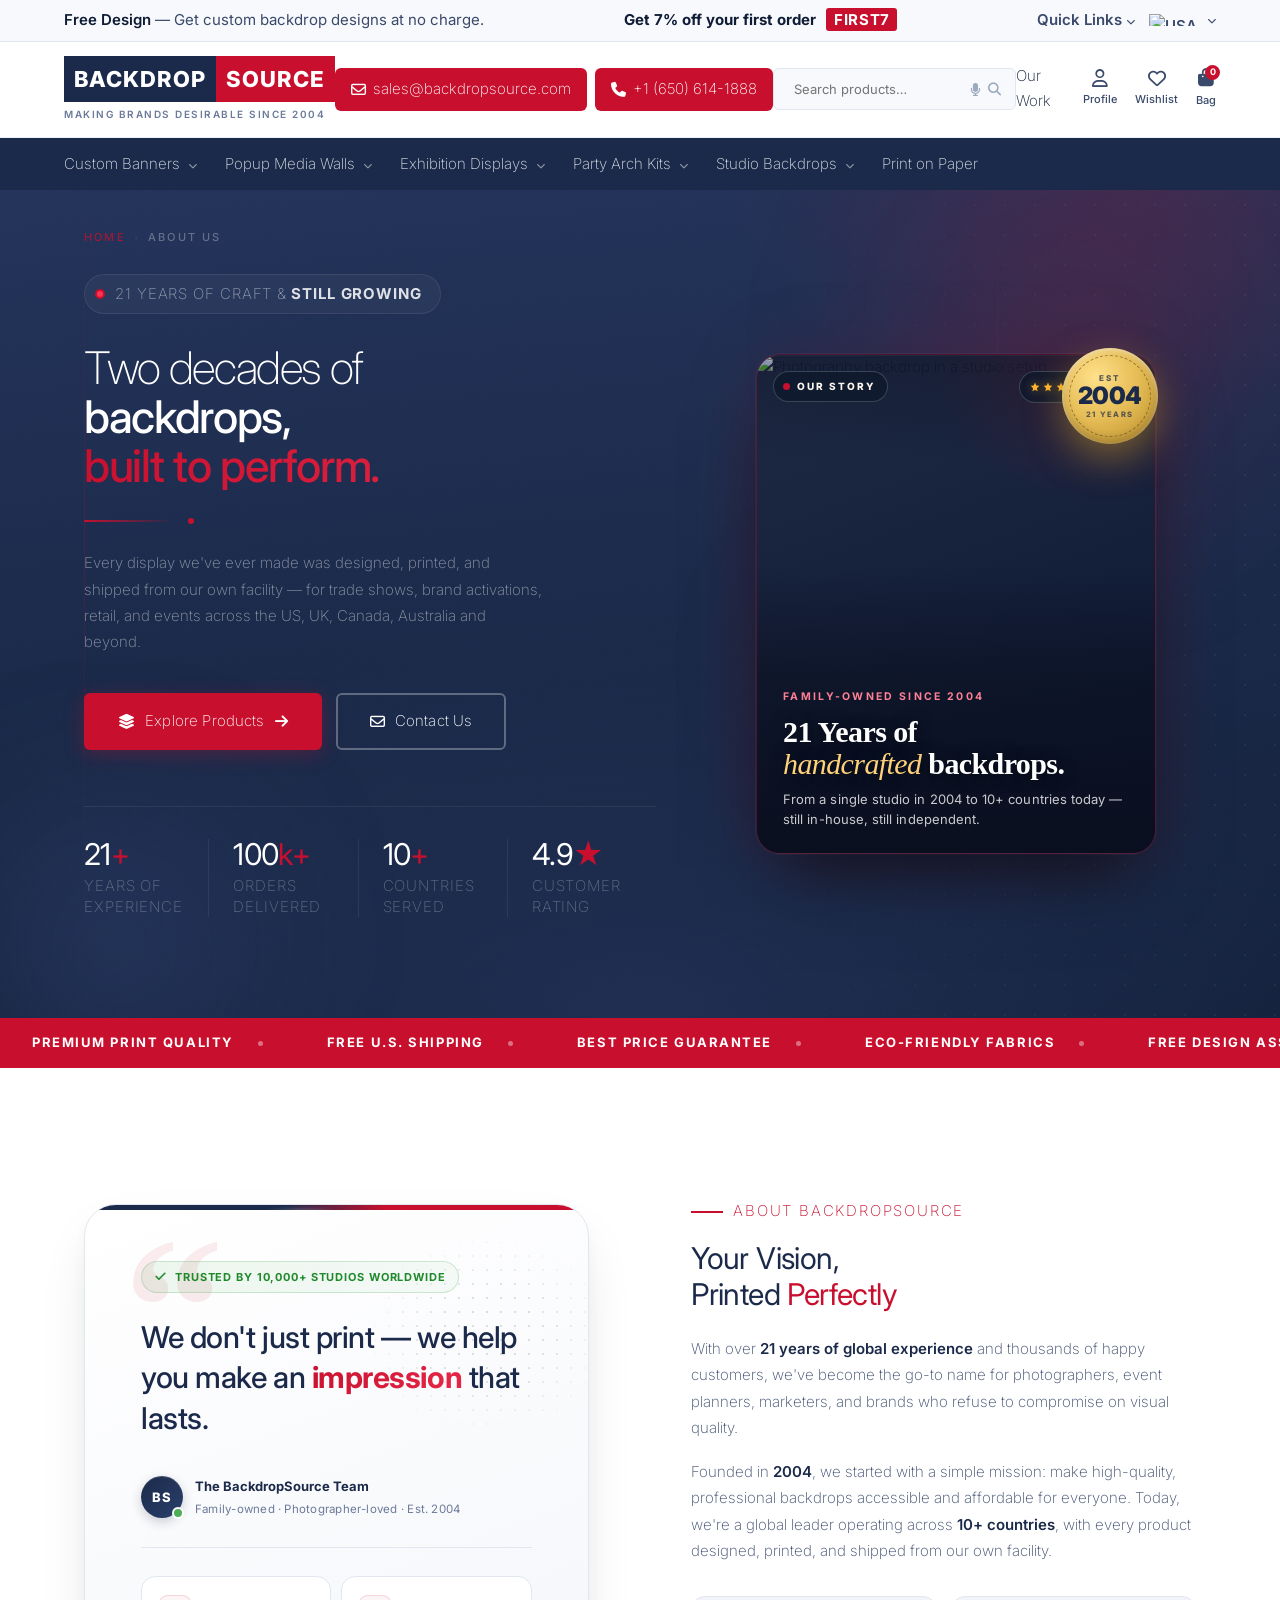
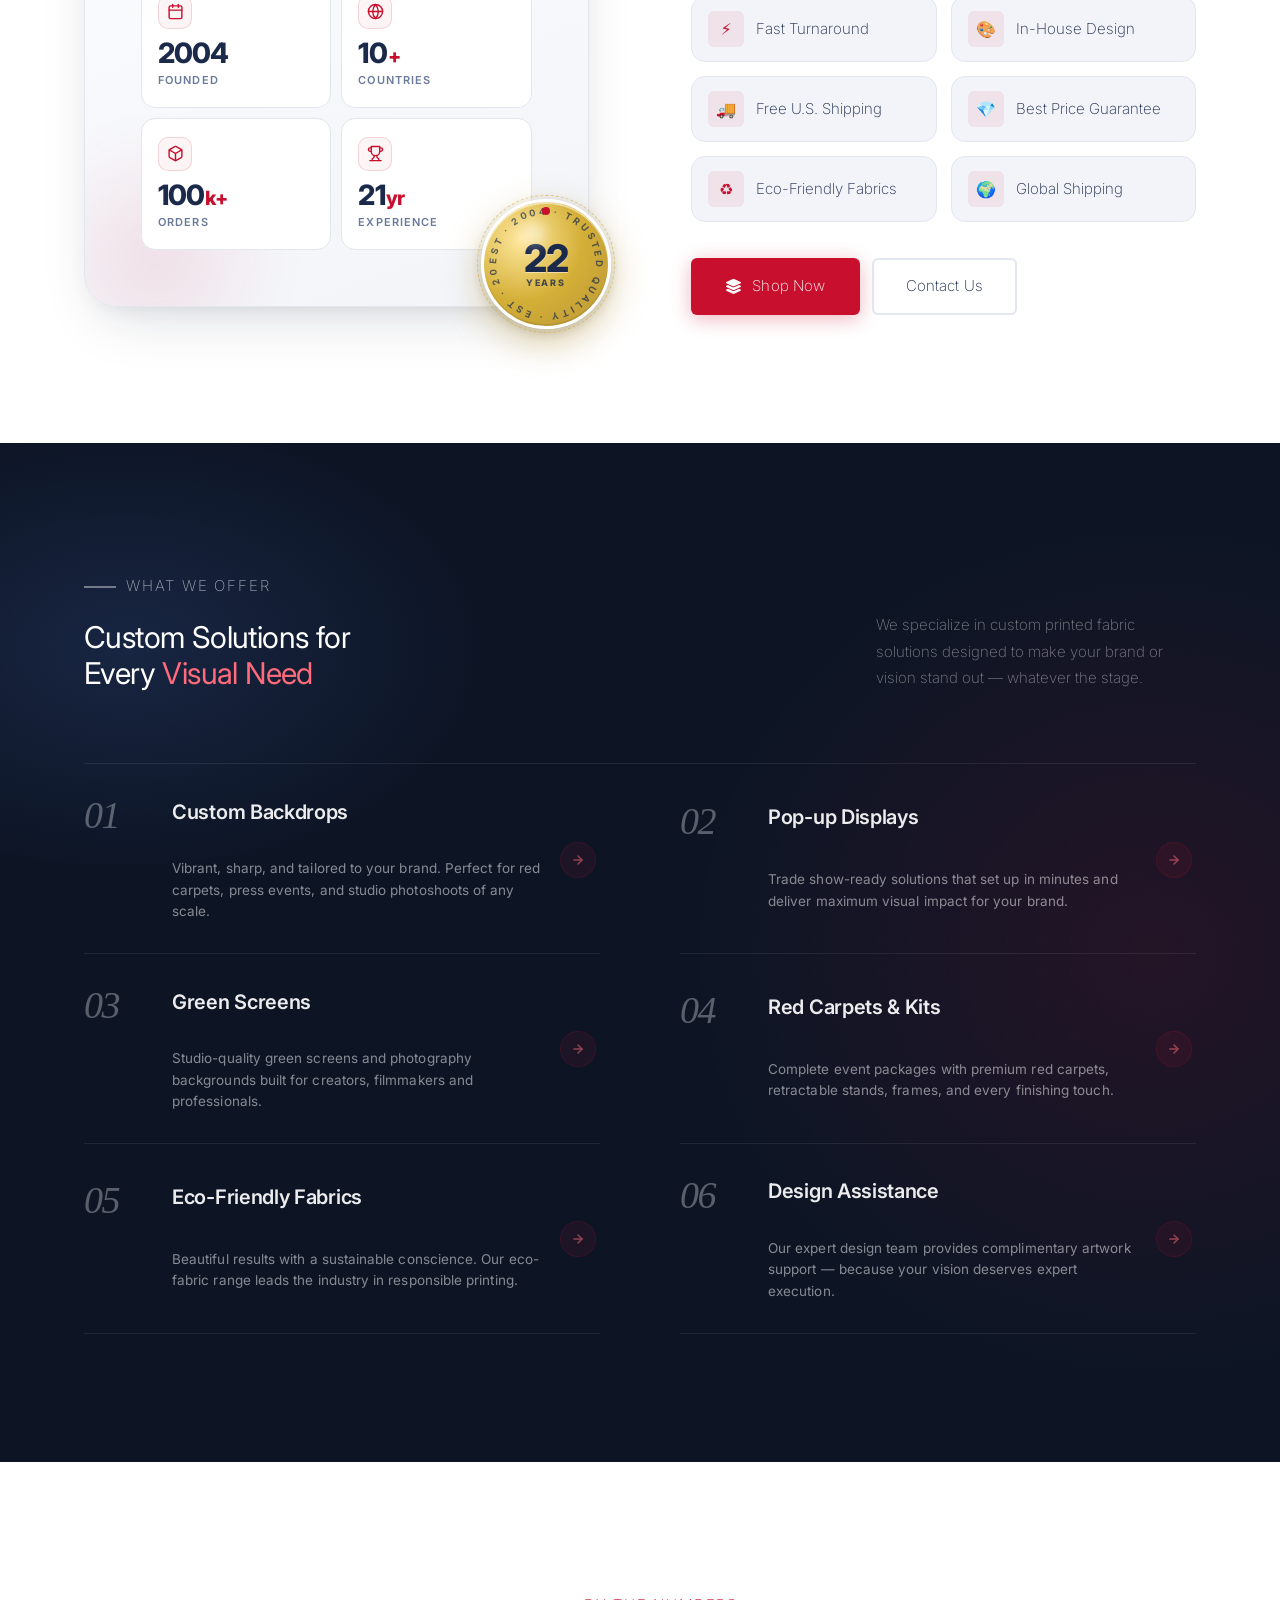
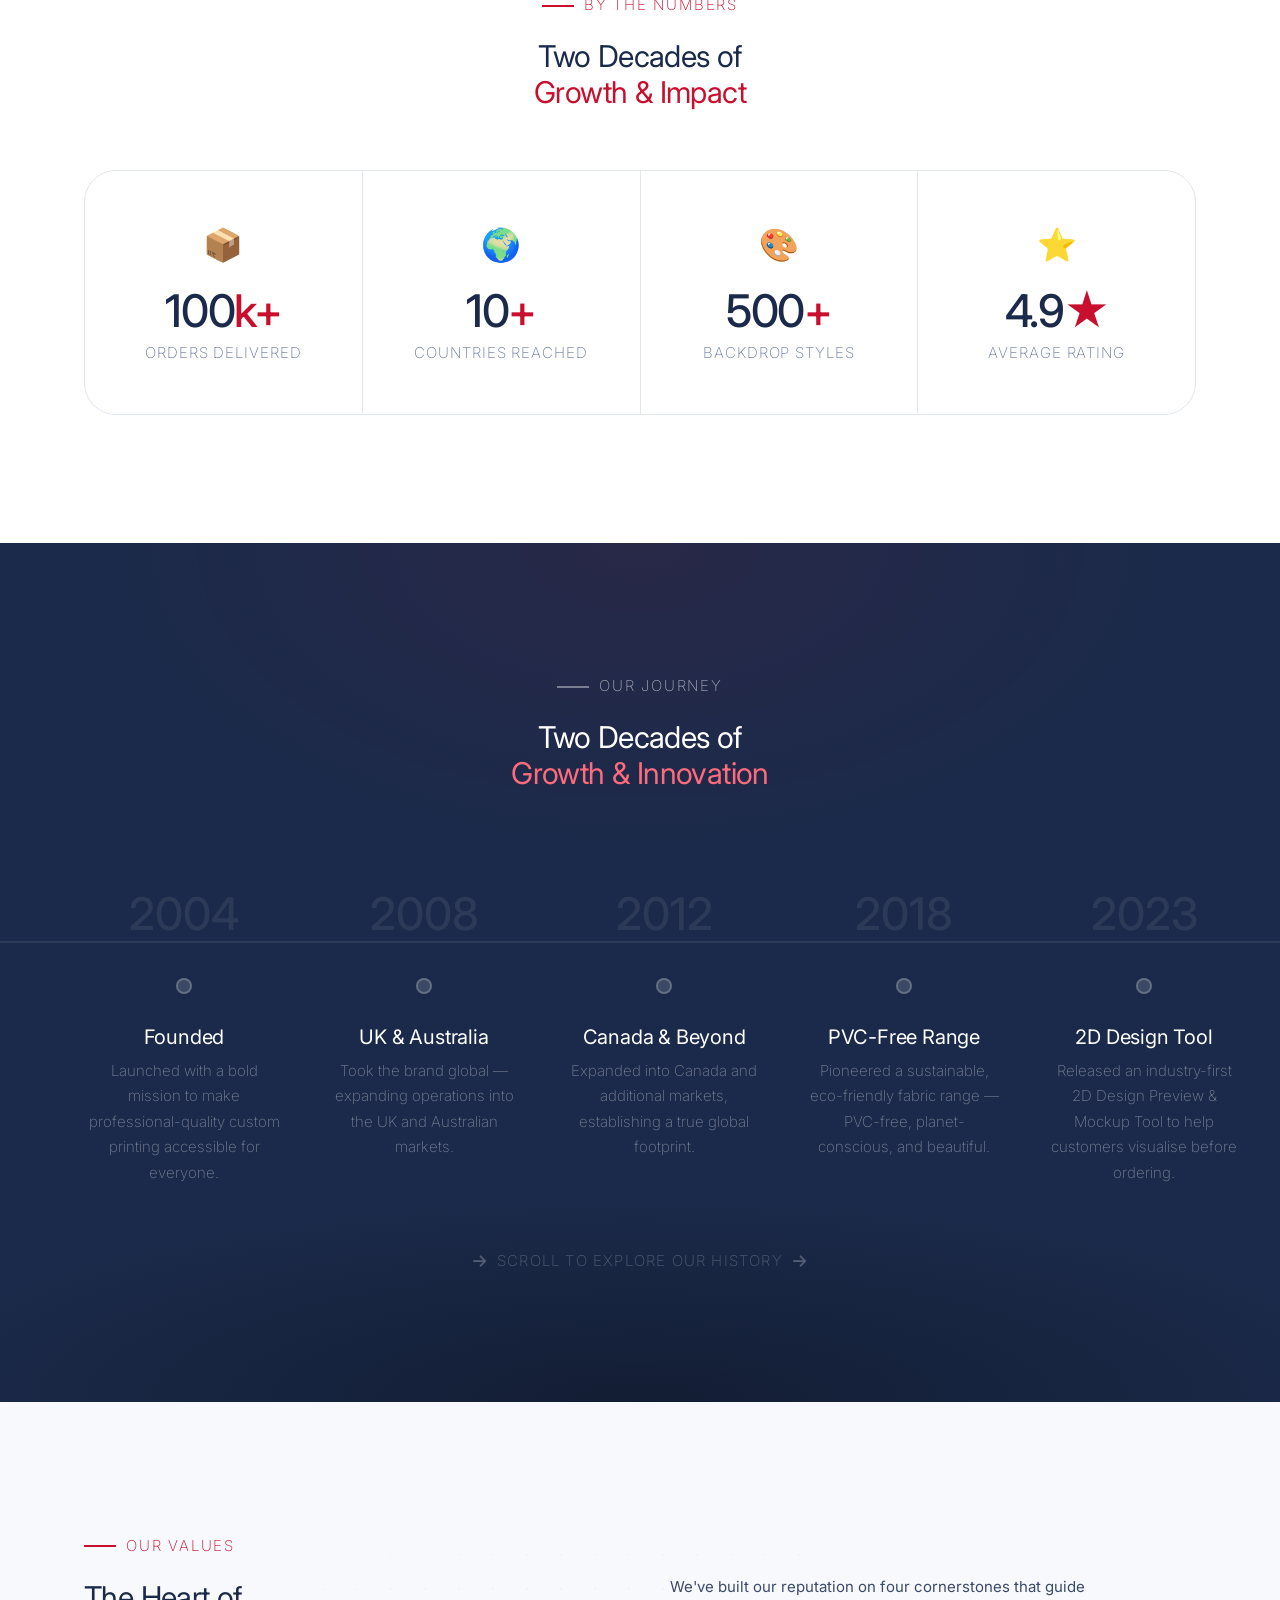
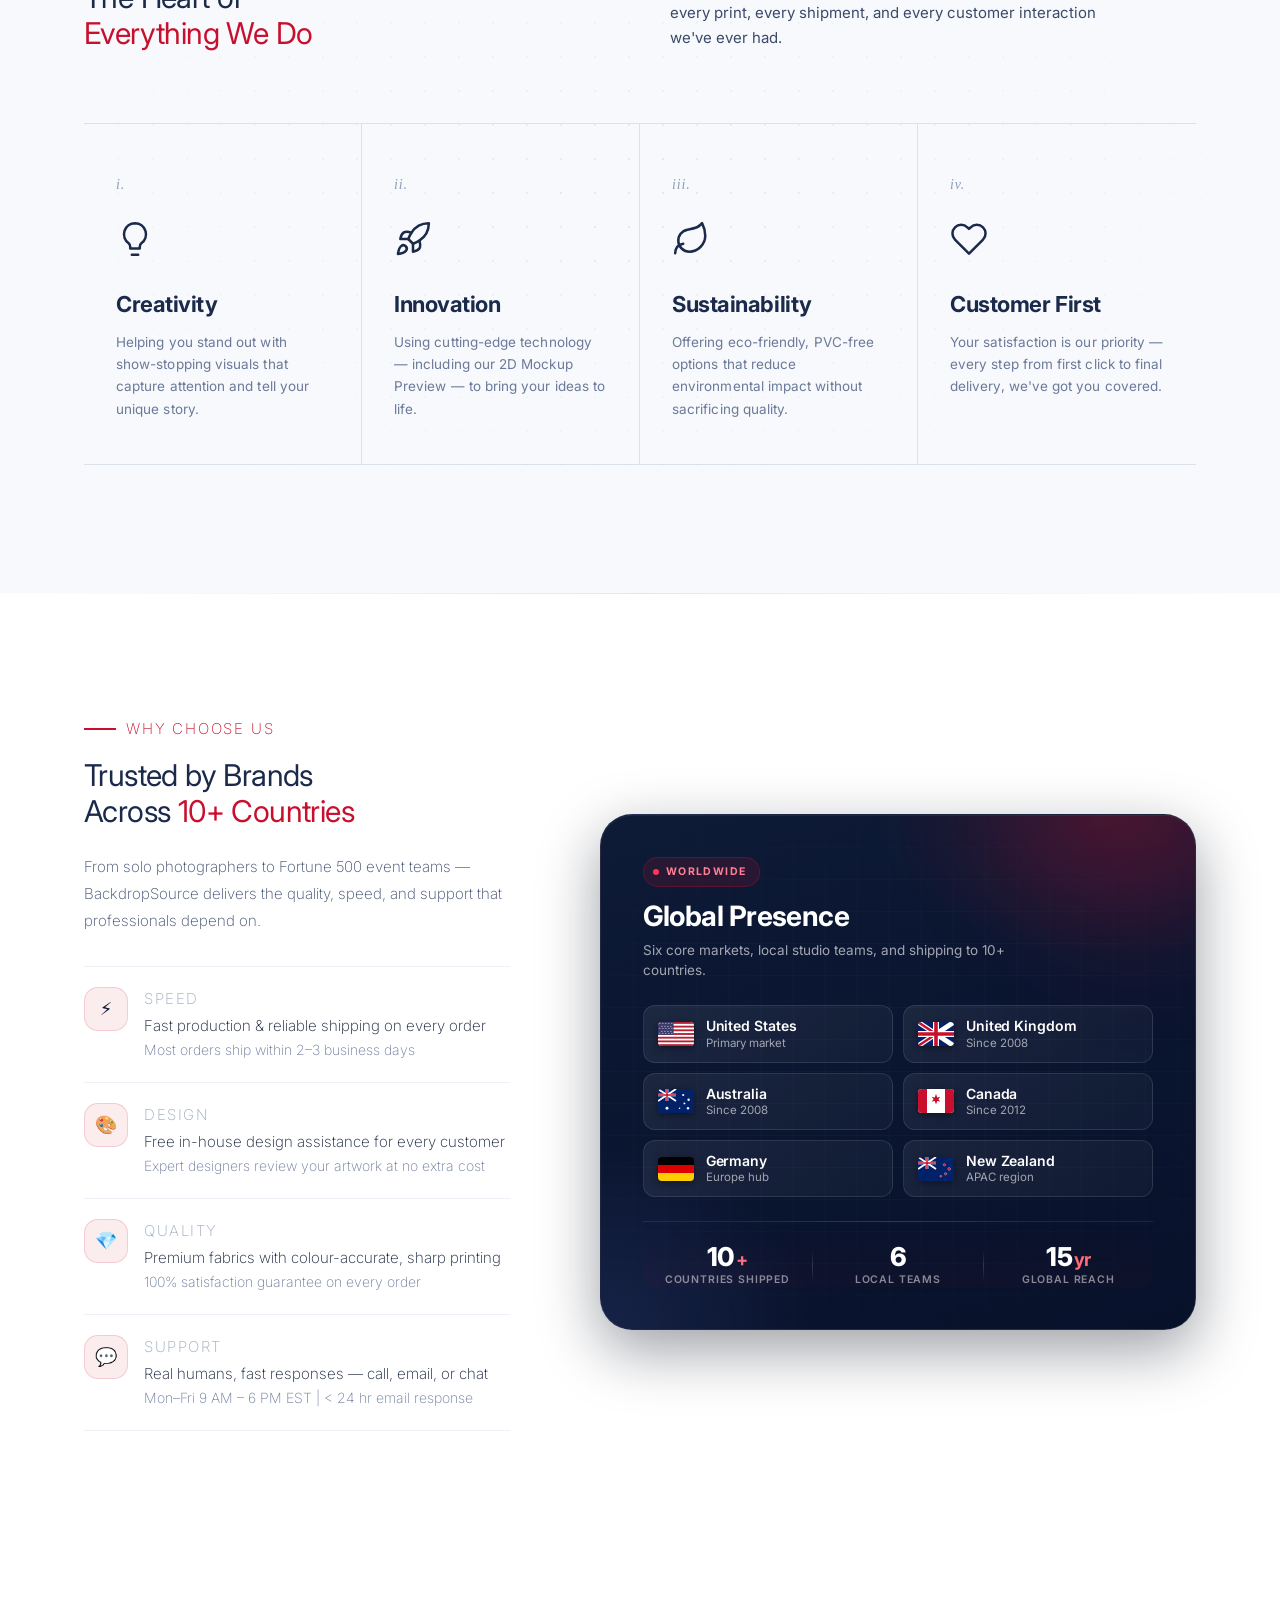
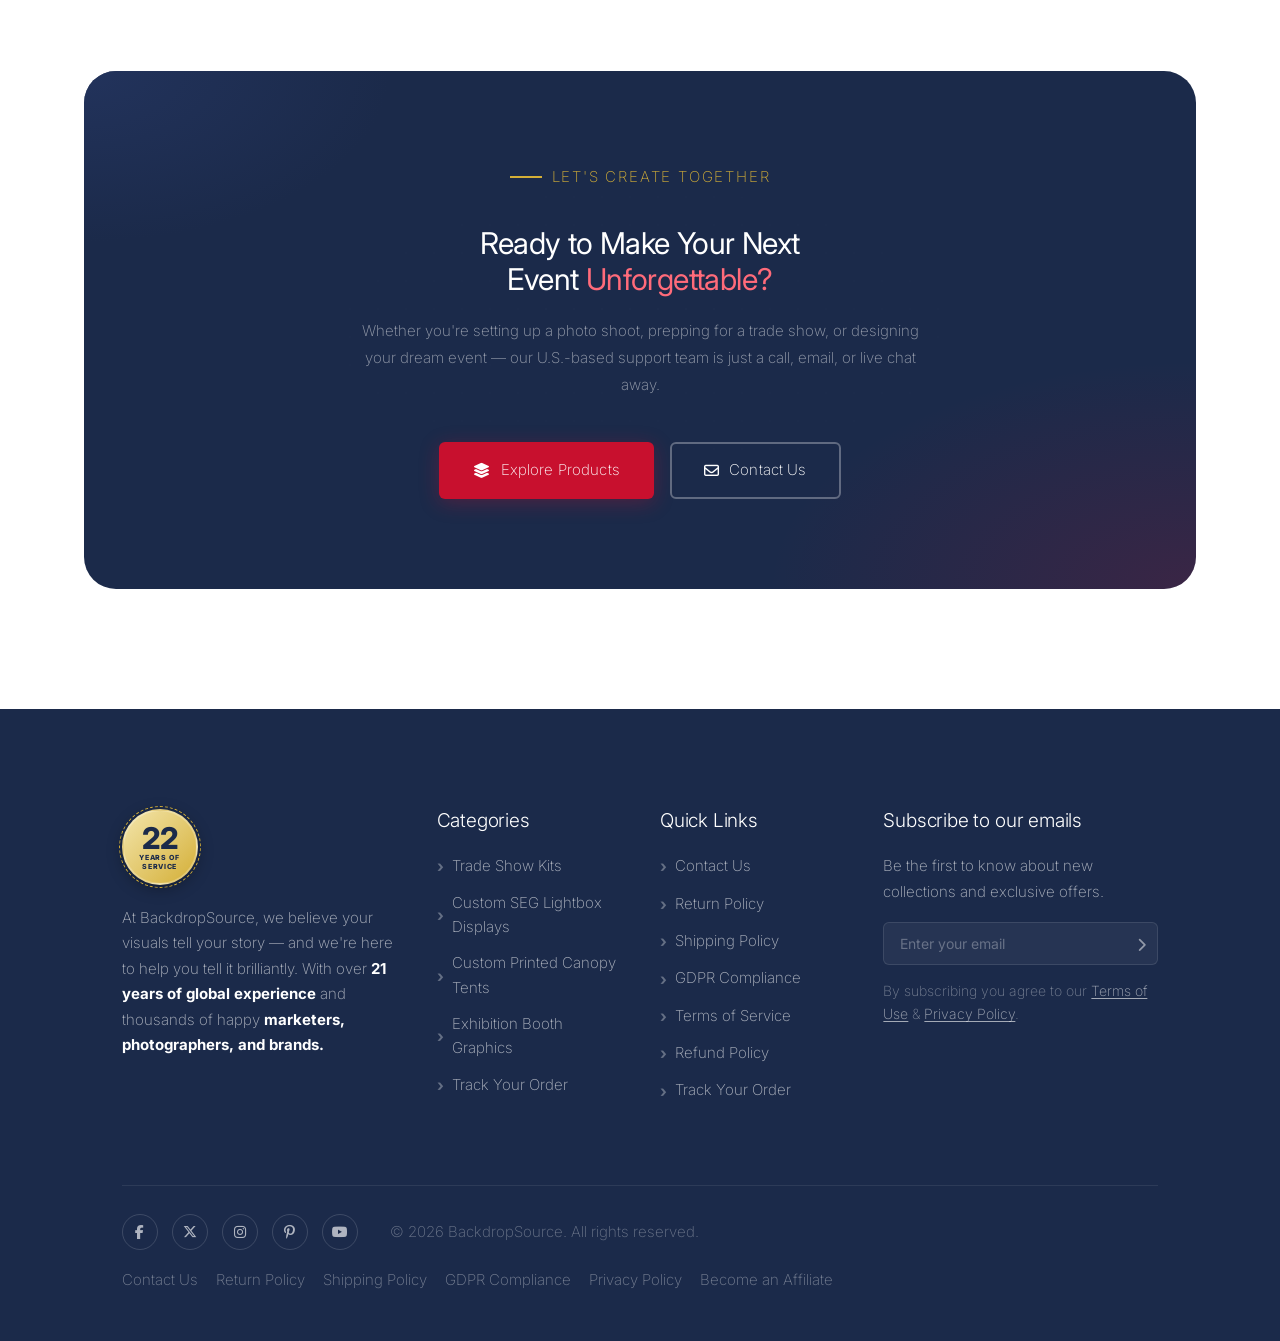
==== commit fd067d0c: "updated career and about us page" ====
--- a/aboutnew.html
+++ b/aboutnew.html
@@ -168,23 +168,23 @@
 .btn-ghost-crimson:hover{background:var(--crimson);color:#fff}
 
 /* ══════════════════════════════════════
-   HERO SECTION — CINEMATIC DARK
+   HERO SECTION — BRAND NAVY (matches contactus.html)
 ══════════════════════════════════════ */
 .s-hero{
   position:relative;overflow:hidden;
-  background:#07111F;
+  background:#1B2A4A;
   min-height:92vh;
   display:flex;align-items:center;
 }
 
-/* Layered deep background */
+/* Layered brand-navy background with crimson aura (matches contactus.html) */
 .s-hero::before{
   content:'';position:absolute;inset:0;z-index:0;
   background:
-    radial-gradient(ellipse 60% 70% at 70% 40%, rgba(200,16,46,0.15) 0%, transparent 60%),
-    radial-gradient(ellipse 80% 50% at 0% 0%, rgba(27,42,74,0.7) 0%, transparent 55%),
-    radial-gradient(ellipse 100% 60% at 50% 110%, rgba(13,21,37,0.9) 0%, transparent 55%),
-    linear-gradient(165deg,#0D1A2E 0%,#07111F 50%,#050D18 100%);
+    radial-gradient(ellipse 100% 80% at 50% 100%, rgba(35,51,90,0.7) 0%, transparent 60%),
+    radial-gradient(ellipse 60% 50% at 90% 0%,    rgba(200,16,46,0.14) 0%, transparent 55%),
+    radial-gradient(ellipse 70% 60% at 10% 80%,   rgba(27,42,74,0.5)  0%, transparent 55%),
+    linear-gradient(175deg, #23335A 0%, #1B2A4A 50%, #13203A 100%);
 }
 /* Film grain */
 .s-hero::after{
@@ -204,8 +204,8 @@
 
 /* Crimson ambient orbs */
 .hero-orb{position:absolute;border-radius:50%;pointer-events:none;z-index:2;filter:blur(80px)}
-.orb1{width:500px;height:500px;top:-100px;right:-50px;background:radial-gradient(circle,rgba(200,16,46,0.2) 0%,transparent 65%);animation:floatUp 14s ease-in-out infinite}
-.orb2{width:350px;height:350px;bottom:-100px;left:-60px;background:radial-gradient(circle,rgba(27,42,74,0.8) 0%,transparent 65%);animation:floatUp 10s ease-in-out infinite 2s}
+.orb1{width:500px;height:500px;top:-100px;right:-50px;background:radial-gradient(circle,rgba(200,16,46,0.22) 0%,transparent 65%);animation:floatUp 14s ease-in-out infinite}
+.orb2{width:350px;height:350px;bottom:-100px;left:-60px;background:radial-gradient(circle,rgba(60,85,140,0.45) 0%,transparent 65%);animation:floatUp 10s ease-in-out infinite 2s}
 .orb3{width:200px;height:200px;top:45%;right:25%;background:radial-gradient(circle,rgba(200,16,46,0.1) 0%,transparent 70%);animation:floatUp 8s ease-in-out infinite 1s}
 
 /* Thin vertical accent lines */
@@ -279,12 +279,123 @@
 .hstat-lbl{font-size:15px;font-weight:200;letter-spacing:0.06em;text-transform:uppercase;color:rgba(255,255,255,0.3);line-height:1.4}
 
 /* ─ Right column: Visual ─ */
-.hero-visual{position:relative;height:480px;display:flex;align-items:center;justify-content:center;animation:fadeIn 0.8s 0.3s ease both}
+.hero-visual{position:relative;height:560px;display:flex;align-items:center;justify-content:center;animation:fadeIn 0.8s 0.3s ease both}
 
 /* Ambient ring (background) */
 .h-ring{position:absolute;top:50%;left:50%;transform:translate(-50%,-50%);width:340px;height:340px;border-radius:50%;border:1px solid rgba(200,16,46,0.1);pointer-events:none}
 .h-ring::before{content:'';position:absolute;inset:-24px;border-radius:50%;border:1px solid rgba(255,255,255,0.03)}
 .h-ring::after{content:'';position:absolute;inset:-50px;border-radius:50%;border:1px dashed rgba(200,16,46,0.06);animation:rotateSlow 30s linear infinite}
+
+/* ══════════════════════════════════════════════════════════
+   ABOUT US PHOTO CARD — studio/workspace image with heritage
+   overlay. Mirrors the contactus.html photo-card aesthetic
+   for full visual consistency between the two pages.
+══════════════════════════════════════════════════════════ */
+.about-photo-card{
+  position:relative;
+  width:400px;max-width:100%;
+  aspect-ratio:4/5;
+  border-radius:24px;
+  overflow:hidden;
+  border:1px solid rgba(200,16,46,0.35);
+  box-shadow:
+    0 36px 70px -24px rgba(0,0,0,0.65),
+    0 0 0 1px rgba(255,255,255,0.04),
+    0 0 80px rgba(200,16,46,0.14),
+    inset 0 1px 0 rgba(255,255,255,0.06);
+  background:linear-gradient(160deg,#1F2A45,#0A1530);
+  z-index:5;
+  animation:fadeIn 0.9s 0.4s ease both;
+}
+.about-photo{
+  position:absolute;inset:0;
+  width:100%;height:100%;
+  object-fit:cover;
+  object-position:center center;
+  filter:saturate(1.05) contrast(1.04) brightness(0.96);
+}
+.about-photo-vignette{
+  position:absolute;inset:0;pointer-events:none;
+  background:
+    linear-gradient(180deg,rgba(10,15,30,0.35) 0%,rgba(10,15,30,0) 22%,rgba(10,15,30,0) 42%,rgba(10,15,30,0.55) 65%,rgba(10,15,30,0.96) 100%),
+    radial-gradient(ellipse 70% 50% at 85% 0%,rgba(200,16,46,0.2),transparent 60%);
+}
+
+/* Top-left: "OUR STORY" pill */
+.about-photo-pill{
+  position:absolute;top:16px;left:16px;
+  display:inline-flex;align-items:center;gap:7px;
+  padding:6px 11px 6px 9px;
+  background:rgba(15,25,45,0.78);
+  backdrop-filter:blur(14px);-webkit-backdrop-filter:blur(14px);
+  border:1px solid rgba(255,255,255,0.18);
+  border-radius:100px;
+  font-family:var(--font-b);
+  font-size:10px;font-weight:800;letter-spacing:0.2em;
+  color:#FBF5EB;
+  z-index:3;
+}
+.about-photo-pill-dot{
+  width:7px;height:7px;border-radius:50%;background:#C8102E;
+  box-shadow:0 0 0 0 rgba(200,16,46,0.7);
+  animation:pulseDot 2s ease infinite;
+}
+
+/* Top-right: rating chip */
+.about-photo-rating{
+  position:absolute;top:16px;right:16px;
+  display:inline-flex;align-items:center;gap:7px;
+  padding:5px 11px 5px 9px;
+  background:rgba(15,25,45,0.78);
+  backdrop-filter:blur(14px);-webkit-backdrop-filter:blur(14px);
+  border:1px solid rgba(255,255,255,0.18);
+  border-radius:100px;
+  z-index:3;
+}
+.about-photo-stars{display:flex;gap:1px;color:#FFB72D}
+.about-photo-stars svg{width:12px;height:12px;display:block;filter:drop-shadow(0 0 4px rgba(255,183,45,0.5))}
+.about-photo-rating span{
+  font-family:var(--font-b);
+  font-size:12px;font-weight:800;color:#FBF5EB;
+  letter-spacing:-0.01em;
+  padding-left:6px;border-left:1px solid rgba(255,255,255,0.18);
+}
+
+/* Bottom overlay info */
+.about-photo-info{
+  position:absolute;left:0;right:0;bottom:0;
+  padding:24px 26px 24px;
+  z-index:3;
+}
+.about-photo-eyebrow{
+  font-family:var(--font-b);
+  font-size:10.5px;font-weight:700;letter-spacing:0.22em;
+  text-transform:uppercase;
+  color:#FF8095;
+  margin-bottom:10px;
+}
+.about-photo-title{
+  font-family:Georgia,'Times New Roman',serif;
+  font-size:30px;font-weight:600;
+  color:#fff;letter-spacing:-0.02em;line-height:1.08;
+  margin-bottom:10px;
+  text-shadow:0 2px 16px rgba(0,0,0,0.5);
+}
+.about-photo-title em{
+  font-style:italic;font-weight:500;
+  color:#FFD27A;
+}
+.about-photo-sub{
+  font-family:var(--font-b);
+  font-size:13px;font-weight:400;
+  color:rgba(255,255,255,0.78);
+  letter-spacing:0.005em;line-height:1.5;
+}
+
+@media(max-width:1100px){
+  .about-photo-card{width:100%;max-width:460px}
+  .about-photo-title{font-size:26px}
+}
 
 /* ── Our Journey timeline (centerpiece) ── */
 .h-journey{
@@ -402,11 +513,11 @@
 }
 .h-journey-foot svg{color:#FF6B7A;flex-shrink:0;animation:floatUp 2s ease-in-out infinite}
 
-/* ── Heritage seal (top-right floater) ── */
+/* ── Heritage seal — floats on the top-right of the photo card ── */
 .h-seal{
   position:absolute;
-  top:8px;right:-30px;
-  width:92px;height:92px;
+  top:24px;right:8%;
+  width:96px;height:96px;
   z-index:12;
   display:flex;align-items:center;justify-content:center;
   animation:floatUp 6s ease-in-out infinite;
@@ -769,29 +880,86 @@
 .offer-head-text .sh2{margin-bottom:0}
 .offer-head p{max-width:320px;color:rgba(255,255,255,0.45);font-size:15px;line-height:1.75}
 
-.offer-grid{display:grid;grid-template-columns:repeat(3,1fr);gap:20px;position:relative;z-index:2}
+/* ── Editorial list layout — no boxes, just typography + dividers ── */
+.offer-grid{
+  display:grid;
+  grid-template-columns:1fr 1fr;
+  gap:0 80px;
+  position:relative;z-index:2;
+  border-top:1px solid rgba(255,255,255,0.08);
+}
 .offer-card{
-  background:rgba(255,255,255,0.04);
-  border:1px solid rgba(255,255,255,0.08);
-  border-radius:var(--r-lg);
-  padding:clamp(28px,3vw,40px);
-  position:relative;overflow:hidden;
-  transition:all var(--tr);
-  backdrop-filter:blur(8px);
-}
-.offer-card::before{content:'';position:absolute;inset:0;border-radius:inherit;background:linear-gradient(135deg,rgba(255,255,255,0.05) 0%,transparent 60%);pointer-events:none}
-.offer-card::after{content:'';position:absolute;bottom:0;left:0;right:0;height:3px;background:linear-gradient(90deg,var(--crimson),var(--crimson-mid));transform:scaleX(0);transform-origin:left;transition:transform 0.4s ease}
-.offer-card:hover{transform:translateY(-6px);border-color:rgba(200,16,46,0.25);box-shadow:0 20px 60px rgba(0,0,0,0.4),0 0 0 1px rgba(200,16,46,0.1)}
-.offer-card:hover::after{transform:scaleX(1)}
-.offer-card:hover .offer-ico{background:var(--crimson);transform:scale(1.1) rotate(-5deg)}
-
-.offer-num{font-family:var(--font-d);font-size:56px;font-weight:800;color:rgba(255,255,255,0.05);line-height:1;margin-bottom:20px;transition:color var(--tr)}
-.offer-card:hover .offer-num{color:rgba(200,16,46,0.1)}
-.offer-ico{width:52px;height:52px;border-radius:var(--r-md);background:rgba(255,255,255,0.07);display:flex;align-items:center;justify-content:center;font-size:24px;margin-bottom:20px;transition:all var(--tr)}
-.offer-title{font-family:var(--font-b);font-size:20px;font-weight:400;color:#fff;margin-bottom:12px;letter-spacing:-0.01em}
-.offer-desc{font-size:15px;font-weight:200;color:rgba(255,255,255,0.45);line-height:1.75}
-.offer-link{display:inline-flex;align-items:center;gap:6px;font-size:15px;font-weight:200;color:var(--crimson);margin-top:20px;transition:gap var(--tr)}
-.offer-card:hover .offer-link{gap:10px}
+  position:relative;
+  display:grid;
+  grid-template-columns:64px 1fr auto;
+  gap:24px;
+  padding:32px 0 30px;
+  border-bottom:1px solid rgba(255,255,255,0.08);
+  background:transparent;
+  transition:padding-left 0.4s cubic-bezier(0.22,1,0.36,1);
+  cursor:default;
+}
+/* Crimson left bar that slides in on hover */
+.offer-card::before{
+  content:'';position:absolute;left:-16px;top:32px;bottom:30px;
+  width:3px;border-radius:2px;
+  background:linear-gradient(180deg,var(--crimson),var(--crimson-mid));
+  transform:scaleY(0);transform-origin:top;
+  transition:transform 0.4s cubic-bezier(0.22,1,0.36,1);
+}
+.offer-card:hover{padding-left:18px}
+.offer-card:hover::before{transform:scaleY(1)}
+.offer-card:hover .offer-num{color:#FF6B7A;transform:translateX(2px)}
+.offer-card:hover .offer-title{color:#fff;letter-spacing:-0.02em}
+.offer-card:hover .offer-link{opacity:1;transform:translateX(0)}
+.offer-card:hover .offer-ico{display:none}
+
+/* Big serif-italic number, replaces icon block */
+.offer-num{
+  font-family:Georgia,'Times New Roman',serif;
+  font-style:italic;font-weight:400;
+  font-size:38px;line-height:1;letter-spacing:-0.04em;
+  color:rgba(255,255,255,0.32);
+  transition:color 0.35s ease,transform 0.35s ease;
+  align-self:center;
+}
+/* Hide the SVG icon block — replaced by big number */
+.offer-ico{display:none}
+
+.offer-title{
+  font-family:var(--font-b);
+  font-size:20px;font-weight:600;
+  color:rgba(255,255,255,0.92);letter-spacing:-0.015em;line-height:1.25;
+  margin:0 0 6px;
+  transition:color 0.3s ease,letter-spacing 0.3s ease;
+  align-self:center;
+  grid-row:1;grid-column:2;
+}
+.offer-desc{
+  font-family:var(--font-b);
+  font-size:13.5px;font-weight:400;
+  color:rgba(255,255,255,0.5);
+  line-height:1.6;letter-spacing:0.005em;
+  margin:0;
+  grid-row:2;grid-column:2;
+  max-width:420px;
+}
+/* Arrow on the far right — fades in on hover */
+.offer-link{
+  align-self:center;
+  display:inline-flex;align-items:center;justify-content:center;
+  width:36px;height:36px;border-radius:50%;
+  background:rgba(200,16,46,0.16);
+  border:1px solid rgba(200,16,46,0.3);
+  color:#FF6B7A;
+  opacity:0.55;transform:translateX(-4px);
+  transition:opacity 0.35s ease,transform 0.35s ease,background 0.3s ease;
+  font-size:0;
+  grid-row:1 / span 2;grid-column:3;
+}
+.offer-link svg{width:14px;height:14px}
+.offer-card:hover .offer-link{background:var(--crimson)}
+.offer-card:hover .offer-link svg{color:#fff}
 
 /* ══════════════════════════════════════
    NUMBERS / IMPACT
@@ -842,18 +1010,102 @@
 /* ══════════════════════════════════════
    VALUES
 ══════════════════════════════════════ */
-.s-values{padding:clamp(80px,10vw,130px) 0;background:var(--off-white)}
-.val-head{display:grid;grid-template-columns:1fr 1fr;gap:60px;align-items:end;margin-bottom:clamp(48px,6vw,72px)}
-.val-head p{font-size:15px;font-weight:200;color:var(--text-2);line-height:1.8;max-width:440px}
-.val-grid{display:grid;grid-template-columns:repeat(4,1fr);gap:20px}
-.val-card{background:var(--white);border:1px solid var(--border);border-radius:var(--r-lg);padding:clamp(28px,3vw,40px) clamp(20px,2.5vw,32px);transition:all var(--tr);position:relative;overflow:hidden;text-align:center}
-.val-card::after{content:'';position:absolute;inset:0;background:linear-gradient(135deg,var(--crimson-soft) 0%,transparent 60%);opacity:0;transition:opacity var(--tr)}
-.val-card:hover{transform:translateY(-6px);border-color:var(--crimson);box-shadow:var(--sh-lg)}
-.val-card:hover::after{opacity:1}
-.val-ico-wrap{width:72px;height:72px;border-radius:50%;background:var(--surface);border:1px solid var(--border);display:flex;align-items:center;justify-content:center;font-size:30px;margin:0 auto 22px;transition:all 0.4s ease;position:relative;z-index:1}
-.val-card:hover .val-ico-wrap{background:var(--crimson);border-color:var(--crimson);transform:scale(1.1) rotate(-8deg);box-shadow:0 8px 24px rgba(200,16,46,0.3)}
-.val-title{font-family:var(--font-b);font-size:20px;font-weight:400;color:var(--navy);margin-bottom:12px;position:relative;z-index:1}
-.val-desc{font-size:15px;font-weight:200;color:var(--text-3);line-height:1.75;position:relative;z-index:1}
+.s-values{
+  padding:clamp(80px,10vw,130px) 0;
+  background:var(--off-white);
+  position:relative;overflow:hidden;
+}
+/* Subtle decorative dot grid that fades to nothing */
+.s-values::before{
+  content:'';position:absolute;inset:0;pointer-events:none;
+  background-image:radial-gradient(circle,rgba(10,49,97,0.08) 1px,transparent 1px);
+  background-size:34px 34px;
+  -webkit-mask-image:radial-gradient(ellipse 80% 60% at 50% 50%,#000 0%,transparent 70%);
+  mask-image:radial-gradient(ellipse 80% 60% at 50% 50%,#000 0%,transparent 70%);
+}
+.val-head{display:grid;grid-template-columns:1fr 1fr;gap:60px;align-items:end;margin-bottom:clamp(48px,6vw,72px);position:relative;z-index:1}
+.val-head p{font-size:15px;font-weight:400;color:var(--text-2);line-height:1.7;max-width:440px}
+/* ── Editorial columns layout — no boxes, just vertical dividers ── */
+.val-grid{
+  display:grid;grid-template-columns:repeat(4,1fr);
+  gap:0;
+  position:relative;z-index:1;
+  border-top:1px solid rgba(10,49,97,0.12);
+  border-bottom:1px solid rgba(10,49,97,0.12);
+}
+.val-card{
+  position:relative;
+  background:transparent;
+  border:none;border-radius:0;
+  border-right:1px solid rgba(10,49,97,0.12);
+  padding:48px 32px 44px;
+  text-align:left;
+  transition:background 0.4s ease;
+  overflow:visible;
+}
+.val-card:last-child{border-right:none}
+/* Hover state — subtle background tint + crimson top accent */
+.val-card::before{
+  content:'';position:absolute;top:0;left:24px;right:24px;height:2px;
+  background:var(--crimson);
+  transform:scaleX(0);transform-origin:left;
+  transition:transform 0.5s cubic-bezier(0.22,1,0.36,1);
+}
+.val-card:hover{background:rgba(255,255,255,0.5)}
+.val-card:hover::before{transform:scaleX(1)}
+.val-card:hover .val-ico-wrap{color:var(--crimson);transform:translateY(-3px)}
+.val-card:hover .val-num{color:var(--crimson)}
+
+/* Roman numeral — sits above the icon */
+.val-num{
+  display:inline-block;
+  font-family:Georgia,'Times New Roman',serif;
+  font-style:italic;font-weight:400;
+  font-size:14px;color:rgba(10,49,97,0.45);
+  letter-spacing:0.06em;
+  margin-bottom:24px;
+  transition:color 0.35s ease;
+}
+
+/* Icon — outline-only, no box, just a clean stroke icon */
+.val-ico-wrap{
+  width:auto;height:48px;border-radius:0;
+  background:none;border:none;box-shadow:none;
+  display:block;
+  color:var(--navy);
+  margin:0 0 24px;
+  transition:color 0.4s ease,transform 0.4s cubic-bezier(0.22,1,0.36,1);
+}
+.val-ico-wrap svg{width:38px;height:38px;display:block;stroke-width:1.6}
+.val-ico-wrap::after{display:none}
+
+.val-title{
+  font-family:var(--font-b);
+  font-size:22px;font-weight:700;
+  color:var(--navy);
+  letter-spacing:-0.02em;line-height:1.15;
+  margin-bottom:14px;
+  position:relative;z-index:1;
+}
+.val-desc{
+  font-family:var(--font-b);
+  font-size:13.5px;font-weight:400;
+  color:var(--text-3);
+  line-height:1.65;letter-spacing:0.005em;
+  position:relative;z-index:1;
+}
+
+@media(max-width:980px){
+  .val-grid{grid-template-columns:repeat(2,1fr)}
+  .val-card{border-right:none;border-bottom:1px solid rgba(10,49,97,0.12)}
+  .val-card:nth-child(odd){border-right:1px solid rgba(10,49,97,0.12)}
+  .val-card:nth-child(n+3){border-bottom:none}
+}
+@media(max-width:560px){
+  .val-grid{grid-template-columns:1fr}
+  .val-card{border-right:none !important;border-bottom:1px solid rgba(10,49,97,0.12)}
+  .val-card:last-child{border-bottom:none}
+}
 
 /* ══════════════════════════════════════
    TEAM / TRUST SECTION
@@ -1253,90 +1505,61 @@
       </div>
     </div>
 
-    <!-- Right Visual: About Us identity — heritage timeline + seal + founders -->
+    <!-- Right Visual: Studio/Workspace photo card + heritage seal -->
     <div class="hero-visual" aria-hidden="true">
-      <div class="h-ring"></div>
-
-      <!-- Centerpiece: Our Journey timeline -->
-      <div class="h-journey">
-        <div class="h-journey-shine" aria-hidden="true"></div>
-
-        <div class="h-journey-head">
-          <span class="h-journey-pill">
-            <span class="h-journey-pill-dot" aria-hidden="true"></span>
-            Our Journey
-          </span>
-          <span class="h-journey-since">Est. 2004</span>
-        </div>
-
-        <div class="h-journey-line">
-          <span class="h-journey-rail" aria-hidden="true"></span>
-
-          <div class="h-journey-item">
-            <div class="h-journey-year"><span>2004</span></div>
-            <div class="h-journey-info">
-              <div class="h-journey-title">Founded in the US</div>
-              <div class="h-journey-sub">First custom backdrop shipped</div>
-            </div>
+
+      <!-- Photo card: backdrop studio scene
+           ╔════════════════════════════════════════════════════════════════╗
+           ║ ◆ TO USE YOUR OWN PRODUCT IMAGE from backdropsource.com:      ║
+           ║   1. Open any product page on backdropsource.com               ║
+           ║   2. Right-click your favourite product photo → Copy image    ║
+           ║      address (this gives you a /cdn/shop/products/... URL)    ║
+           ║   3. Paste it into the src="..." below (replace the Unsplash) ║
+           ║   The design, frame and overlay all stay the same.            ║
+           ╚════════════════════════════════════════════════════════════════╝ -->
+      <div class="about-photo-card">
+        <img class="about-photo"
+             src="https://images.unsplash.com/photo-1606761568499-6d2451b23c66?w=900&auto=format&fit=crop&q=85&ixlib=rb-4.0.3"
+             alt="Photography backdrop in a studio setup"
+             loading="lazy"
+             decoding="async"
+             onerror="this.onerror=null;this.src='https://images.unsplash.com/photo-1542038784456-1ea8e935640e?w=900&auto=format&fit=crop&q=85'"/>
+
+        <!-- Dark vignette so overlay text reads -->
+        <div class="about-photo-vignette"></div>
+
+        <!-- Top-left: brand pill -->
+        <div class="about-photo-pill">
+          <span class="about-photo-pill-dot"></span>
+          <span>OUR STORY</span>
+        </div>
+
+        <!-- Top-right: rating chip -->
+        <div class="about-photo-rating">
+          <div class="about-photo-stars">
+            <svg viewBox="0 0 24 24" fill="currentColor"><path d="M12 17.27l5.18 3.13-1.37-5.91L20.5 9.5l-6-.52L12 3 9.5 8.98 3.5 9.5l4.69 4.99L6.82 20.4z"/></svg>
+            <svg viewBox="0 0 24 24" fill="currentColor"><path d="M12 17.27l5.18 3.13-1.37-5.91L20.5 9.5l-6-.52L12 3 9.5 8.98 3.5 9.5l4.69 4.99L6.82 20.4z"/></svg>
+            <svg viewBox="0 0 24 24" fill="currentColor"><path d="M12 17.27l5.18 3.13-1.37-5.91L20.5 9.5l-6-.52L12 3 9.5 8.98 3.5 9.5l4.69 4.99L6.82 20.4z"/></svg>
+            <svg viewBox="0 0 24 24" fill="currentColor"><path d="M12 17.27l5.18 3.13-1.37-5.91L20.5 9.5l-6-.52L12 3 9.5 8.98 3.5 9.5l4.69 4.99L6.82 20.4z"/></svg>
+            <svg viewBox="0 0 24 24" fill="currentColor"><path d="M12 17.27l5.18 3.13-1.37-5.91L20.5 9.5l-6-.52L12 3 9.5 8.98 3.5 9.5l4.69 4.99L6.82 20.4z"/></svg>
           </div>
-
-          <div class="h-journey-item">
-            <div class="h-journey-year"><span>2008</span></div>
-            <div class="h-journey-info">
-              <div class="h-journey-title">Goes international</div>
-              <div class="h-journey-sub">UK &amp; Australia launched</div>
-            </div>
-          </div>
-
-          <div class="h-journey-item">
-            <div class="h-journey-year"><span>2012</span></div>
-            <div class="h-journey-info">
-              <div class="h-journey-title">50k orders milestone</div>
-              <div class="h-journey-sub">Canada operations open</div>
-            </div>
-          </div>
-
-          <div class="h-journey-item">
-            <div class="h-journey-year"><span>2018</span></div>
-            <div class="h-journey-info">
-              <div class="h-journey-title">European hub</div>
-              <div class="h-journey-sub">Germany serves all EU studios</div>
-            </div>
-          </div>
-
-          <div class="h-journey-item h-journey-item--now">
-            <div class="h-journey-year"><span>Today</span></div>
-            <div class="h-journey-info">
-              <div class="h-journey-title">100k+ orders · 10+ countries</div>
-              <div class="h-journey-sub">Still family-run · Still in-house</div>
-            </div>
-          </div>
-        </div>
-
-        <div class="h-journey-foot">
-          <svg width="13" height="13" viewBox="0 0 24 24" fill="currentColor" aria-hidden="true"><path d="M12 21.35l-1.45-1.32C5.4 15.36 2 12.28 2 8.5 2 5.42 4.42 3 7.5 3c1.74 0 3.41.81 4.5 2.09C13.09 3.81 14.76 3 16.5 3 19.58 3 22 5.42 22 8.5c0 3.78-3.4 6.86-8.55 11.54L12 21.35z"/></svg>
-          <span>21 years · Same family · Same craft</span>
-        </div>
-      </div>
-
-      <!-- Heritage seal (top-right floater) -->
+          <span>4.9</span>
+        </div>
+
+        <!-- Bottom overlay: big editorial headline + tagline -->
+        <div class="about-photo-info">
+          <div class="about-photo-eyebrow">Family-owned since 2004</div>
+          <div class="about-photo-title">21&nbsp;Years of<br><em>handcrafted</em> backdrops.</div>
+          <div class="about-photo-sub">From a single studio in 2004 to 10+ countries today &mdash; still in-house, still independent.</div>
+        </div>
+      </div>
+
+      <!-- Heritage seal — premium gold stamp, floating top-right -->
       <div class="h-seal">
         <div class="h-seal-inner">
           <div class="h-seal-top">EST</div>
           <div class="h-seal-year">2004</div>
           <div class="h-seal-bot">21 YEARS</div>
-        </div>
-      </div>
-
-      <!-- Founders chip (bottom-left floater) -->
-      <div class="h-founders">
-        <div class="h-founders-avatars">
-          <span class="h-founder-av h-founder-1">JB</span>
-          <span class="h-founder-av h-founder-2">SB</span>
-        </div>
-        <div class="h-founders-info">
-          <div class="h-founders-name">From our founders</div>
-          <div class="h-founders-sub">Family-owned · Independent</div>
         </div>
       </div>
     </div>
@@ -1479,45 +1702,69 @@
     <div class="offer-grid">
       <div class="offer-card reveal" style="transition-delay:.05s">
         <div class="offer-num">01</div>
-        <div class="offer-ico">📷</div>
+        <div class="offer-ico" aria-hidden="true">
+          <svg viewBox="0 0 24 24" fill="none" stroke="currentColor" stroke-width="2" stroke-linecap="round" stroke-linejoin="round"><path d="M23 19a2 2 0 0 1-2 2H3a2 2 0 0 1-2-2V8a2 2 0 0 1 2-2h4l2-3h6l2 3h4a2 2 0 0 1 2 2z"/><circle cx="12" cy="13" r="4"/></svg>
+        </div>
         <h3 class="offer-title">Custom Backdrops</h3>
         <p class="offer-desc">Vibrant, sharp, and tailored to your brand. Perfect for red carpets, press events, and studio photoshoots of any scale.</p>
-        <span class="offer-link">Learn more <i class="fa-solid fa-arrow-right" style="font-size:11px"></i></span>
+        <span class="offer-link">Learn more
+          <svg viewBox="0 0 24 24" fill="none" stroke="currentColor" stroke-width="2.5" stroke-linecap="round" stroke-linejoin="round"><line x1="5" y1="12" x2="19" y2="12"/><polyline points="12 5 19 12 12 19"/></svg>
+        </span>
       </div>
       <div class="offer-card reveal" style="transition-delay:.1s">
         <div class="offer-num">02</div>
-        <div class="offer-ico">🎪</div>
+        <div class="offer-ico" aria-hidden="true">
+          <svg viewBox="0 0 24 24" fill="none" stroke="currentColor" stroke-width="2" stroke-linecap="round" stroke-linejoin="round"><path d="M3 21h18M5 21V8l7-5 7 5v13M9 21v-6h6v6"/></svg>
+        </div>
         <h3 class="offer-title">Pop-up Displays</h3>
         <p class="offer-desc">Trade show-ready solutions that set up in minutes and deliver maximum visual impact for your brand.</p>
-        <span class="offer-link">Learn more <i class="fa-solid fa-arrow-right" style="font-size:11px"></i></span>
+        <span class="offer-link">Learn more
+          <svg viewBox="0 0 24 24" fill="none" stroke="currentColor" stroke-width="2.5" stroke-linecap="round" stroke-linejoin="round"><line x1="5" y1="12" x2="19" y2="12"/><polyline points="12 5 19 12 12 19"/></svg>
+        </span>
       </div>
       <div class="offer-card reveal" style="transition-delay:.15s">
         <div class="offer-num">03</div>
-        <div class="offer-ico">🎬</div>
+        <div class="offer-ico" aria-hidden="true">
+          <svg viewBox="0 0 24 24" fill="none" stroke="currentColor" stroke-width="2" stroke-linecap="round" stroke-linejoin="round"><rect x="2" y="3" width="20" height="14" rx="2" ry="2"/><line x1="8" y1="21" x2="16" y2="21"/><line x1="12" y1="17" x2="12" y2="21"/></svg>
+        </div>
         <h3 class="offer-title">Green Screens</h3>
         <p class="offer-desc">Studio-quality green screens and photography backgrounds built for creators, filmmakers and professionals.</p>
-        <span class="offer-link">Learn more <i class="fa-solid fa-arrow-right" style="font-size:11px"></i></span>
+        <span class="offer-link">Learn more
+          <svg viewBox="0 0 24 24" fill="none" stroke="currentColor" stroke-width="2.5" stroke-linecap="round" stroke-linejoin="round"><line x1="5" y1="12" x2="19" y2="12"/><polyline points="12 5 19 12 12 19"/></svg>
+        </span>
       </div>
       <div class="offer-card reveal" style="transition-delay:.2s">
         <div class="offer-num">04</div>
-        <div class="offer-ico">✨</div>
+        <div class="offer-ico" aria-hidden="true">
+          <svg viewBox="0 0 24 24" fill="none" stroke="currentColor" stroke-width="2" stroke-linecap="round" stroke-linejoin="round"><circle cx="12" cy="8" r="7"/><polyline points="8.21 13.89 7 23 12 20 17 23 15.79 13.88"/></svg>
+        </div>
         <h3 class="offer-title">Red Carpets &amp; Kits</h3>
         <p class="offer-desc">Complete event packages with premium red carpets, retractable stands, frames, and every finishing touch.</p>
-        <span class="offer-link">Learn more <i class="fa-solid fa-arrow-right" style="font-size:11px"></i></span>
+        <span class="offer-link">Learn more
+          <svg viewBox="0 0 24 24" fill="none" stroke="currentColor" stroke-width="2.5" stroke-linecap="round" stroke-linejoin="round"><line x1="5" y1="12" x2="19" y2="12"/><polyline points="12 5 19 12 12 19"/></svg>
+        </span>
       </div>
       <div class="offer-card reveal" style="transition-delay:.25s">
         <div class="offer-num">05</div>
-        <div class="offer-ico">♻️</div>
+        <div class="offer-ico" aria-hidden="true">
+          <svg viewBox="0 0 24 24" fill="none" stroke="currentColor" stroke-width="2" stroke-linecap="round" stroke-linejoin="round"><path d="M11 20A7 7 0 0 1 9.8 6.1C15.5 5 17 4.48 19 2c1 2 2 4.18 2 8 0 5.5-4.78 10-10 10z"/><path d="M2 21c0-3 1.85-5.36 5.08-6C9.5 14.52 12 13 13 12"/></svg>
+        </div>
         <h3 class="offer-title">Eco-Friendly Fabrics</h3>
         <p class="offer-desc">Beautiful results with a sustainable conscience. Our eco-fabric range leads the industry in responsible printing.</p>
-        <span class="offer-link">Learn more <i class="fa-solid fa-arrow-right" style="font-size:11px"></i></span>
+        <span class="offer-link">Learn more
+          <svg viewBox="0 0 24 24" fill="none" stroke="currentColor" stroke-width="2.5" stroke-linecap="round" stroke-linejoin="round"><line x1="5" y1="12" x2="19" y2="12"/><polyline points="12 5 19 12 12 19"/></svg>
+        </span>
       </div>
       <div class="offer-card reveal" style="transition-delay:.3s">
         <div class="offer-num">06</div>
-        <div class="offer-ico">🖌️</div>
+        <div class="offer-ico" aria-hidden="true">
+          <svg viewBox="0 0 24 24" fill="none" stroke="currentColor" stroke-width="2" stroke-linecap="round" stroke-linejoin="round"><path d="M12 19l7-7 3 3-7 7-3-3z"/><path d="M18 13l-1.5-7.5L2 2l3.5 14.5L13 18l5-5z"/><path d="M2 2l7.586 7.586"/><circle cx="11" cy="11" r="2"/></svg>
+        </div>
         <h3 class="offer-title">Design Assistance</h3>
         <p class="offer-desc">Our expert design team provides complimentary artwork support — because your vision deserves expert execution.</p>
-        <span class="offer-link">Learn more <i class="fa-solid fa-arrow-right" style="font-size:11px"></i></span>
+        <span class="offer-link">Learn more
+          <svg viewBox="0 0 24 24" fill="none" stroke="currentColor" stroke-width="2.5" stroke-linecap="round" stroke-linejoin="round"><line x1="5" y1="12" x2="19" y2="12"/><polyline points="12 5 19 12 12 19"/></svg>
+        </span>
       </div>
     </div>
   </div>
@@ -1625,24 +1872,36 @@
 
     <div class="val-grid">
       <div class="val-card reveal" style="transition-delay:.05s">
-        <div class="val-ico-wrap">💡</div>
+        <span class="val-num">i.</span>
+        <div class="val-ico-wrap" aria-hidden="true">
+          <svg viewBox="0 0 24 24" fill="none" stroke="currentColor" stroke-width="2" stroke-linecap="round" stroke-linejoin="round"><path d="M9 18h6M10 22h4M12 2a7 7 0 0 0-4 12.7c.8.7 1 1.3 1 2.3v1h6v-1c0-1 .2-1.6 1-2.3A7 7 0 0 0 12 2z"/></svg>
+        </div>
         <h3 class="val-title">Creativity</h3>
         <p class="val-desc">Helping you stand out with show-stopping visuals that capture attention and tell your unique story.</p>
       </div>
       <div class="val-card reveal" style="transition-delay:.1s">
-        <div class="val-ico-wrap">🚀</div>
+        <span class="val-num">ii.</span>
+        <div class="val-ico-wrap" aria-hidden="true">
+          <svg viewBox="0 0 24 24" fill="none" stroke="currentColor" stroke-width="2" stroke-linecap="round" stroke-linejoin="round"><path d="M4.5 16.5c-1.5 1.26-2 5-2 5s3.74-.5 5-2c.71-.84.7-2.13-.09-2.91a2.18 2.18 0 0 0-2.91-.09z"/><path d="M12 15l-3-3a22 22 0 0 1 2-3.95A12.88 12.88 0 0 1 22 2c0 2.72-.78 7.5-6 11a22.35 22.35 0 0 1-4 2z"/><path d="M9 12H4s.55-3.03 2-4c1.62-1.08 5 0 5 0"/><path d="M12 15v5s3.03-.55 4-2c1.08-1.62 0-5 0-5"/></svg>
+        </div>
         <h3 class="val-title">Innovation</h3>
-        <p class="val-desc">Using cutting-edge technology — including our 2D Mockup Preview — to bring your ideas to life.</p>
+        <p class="val-desc">Using cutting-edge technology &mdash; including our 2D Mockup Preview &mdash; to bring your ideas to life.</p>
       </div>
       <div class="val-card reveal" style="transition-delay:.15s">
-        <div class="val-ico-wrap">🌱</div>
+        <span class="val-num">iii.</span>
+        <div class="val-ico-wrap" aria-hidden="true">
+          <svg viewBox="0 0 24 24" fill="none" stroke="currentColor" stroke-width="2" stroke-linecap="round" stroke-linejoin="round"><path d="M11 20A7 7 0 0 1 9.8 6.1C15.5 5 17 4.48 19 2c1 2 2 4.18 2 8 0 5.5-4.78 10-10 10z"/><path d="M2 21c0-3 1.85-5.36 5.08-6"/></svg>
+        </div>
         <h3 class="val-title">Sustainability</h3>
         <p class="val-desc">Offering eco-friendly, PVC-free options that reduce environmental impact without sacrificing quality.</p>
       </div>
       <div class="val-card reveal" style="transition-delay:.2s">
-        <div class="val-ico-wrap">🤝</div>
+        <span class="val-num">iv.</span>
+        <div class="val-ico-wrap" aria-hidden="true">
+          <svg viewBox="0 0 24 24" fill="none" stroke="currentColor" stroke-width="2" stroke-linecap="round" stroke-linejoin="round"><path d="M20.84 4.61a5.5 5.5 0 0 0-7.78 0L12 5.67l-1.06-1.06a5.5 5.5 0 0 0-7.78 7.78l1.06 1.06L12 21.23l7.78-7.78 1.06-1.06a5.5 5.5 0 0 0 0-7.78z"/></svg>
+        </div>
         <h3 class="val-title">Customer First</h3>
-        <p class="val-desc">Your satisfaction is our priority — every step from first click to final delivery, we've got you covered.</p>
+        <p class="val-desc">Your satisfaction is our priority &mdash; every step from first click to final delivery, we've got you covered.</p>
       </div>
     </div>
   </div>
